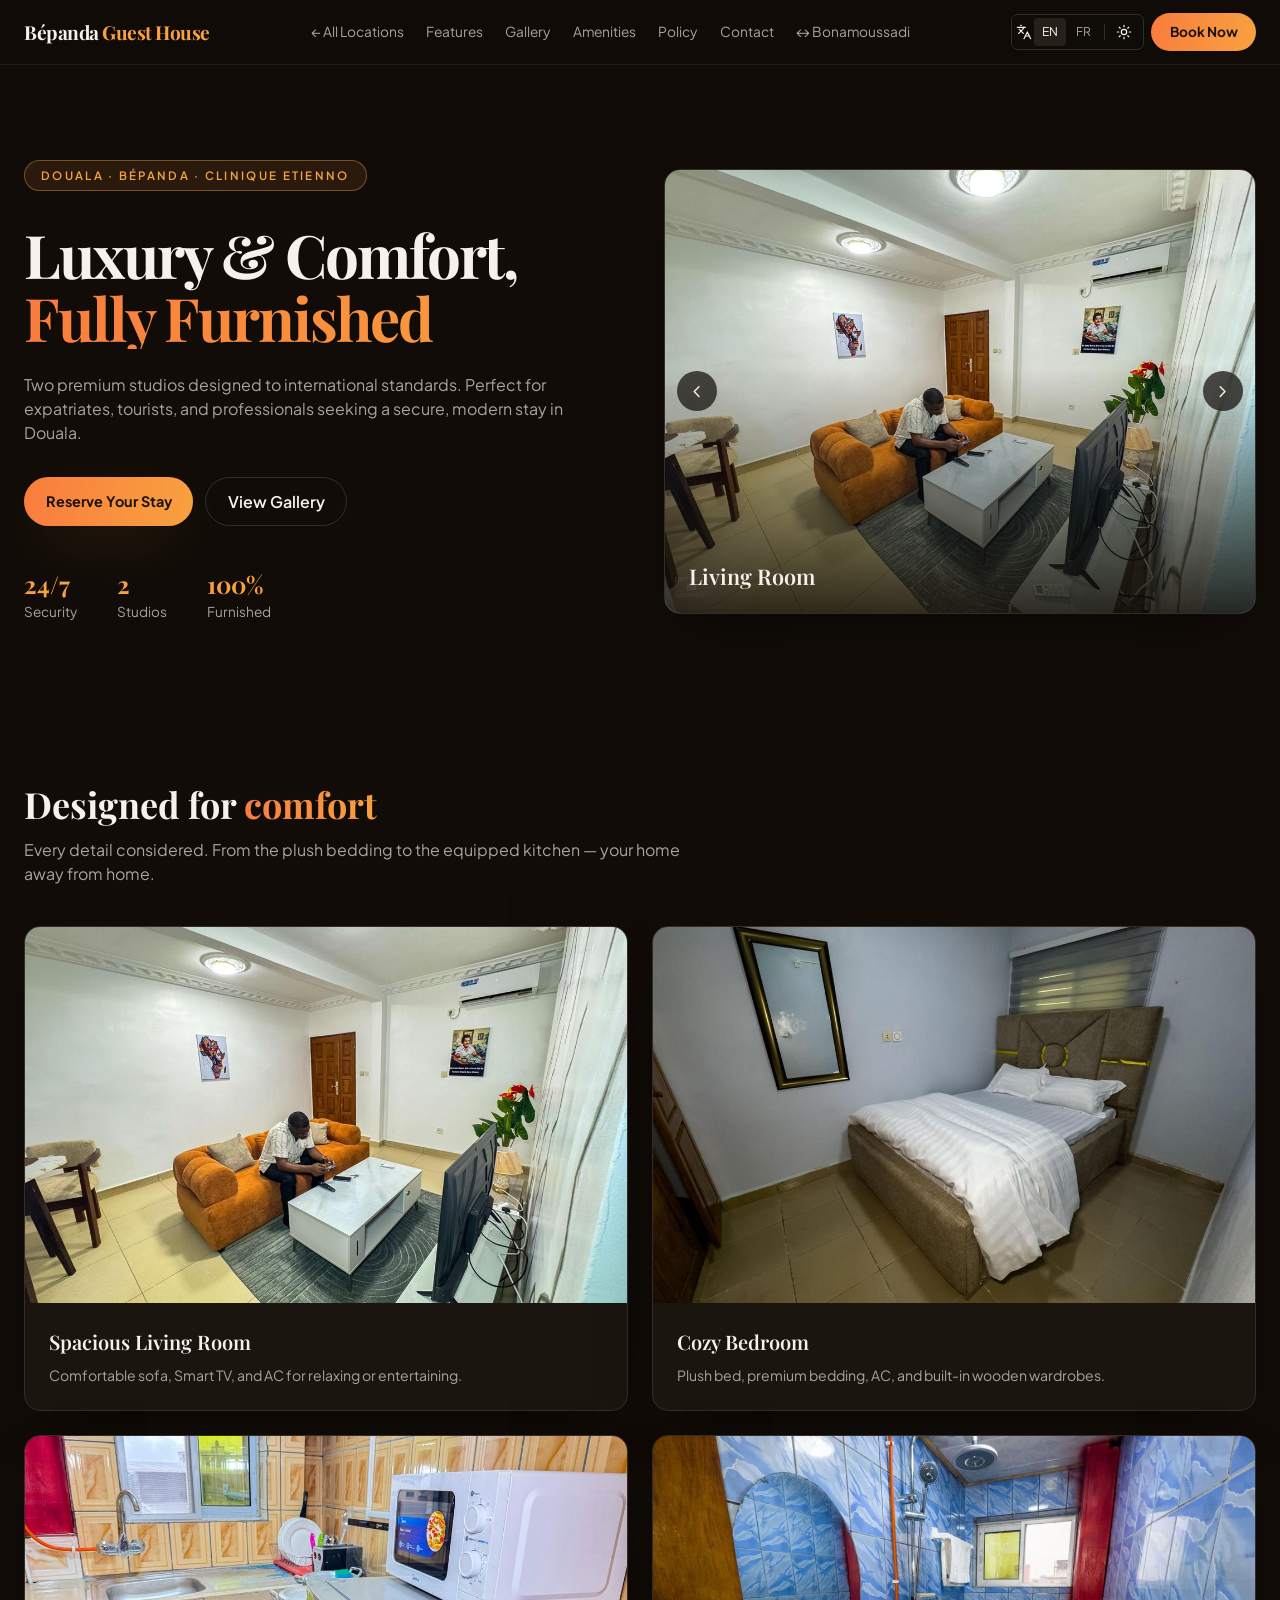
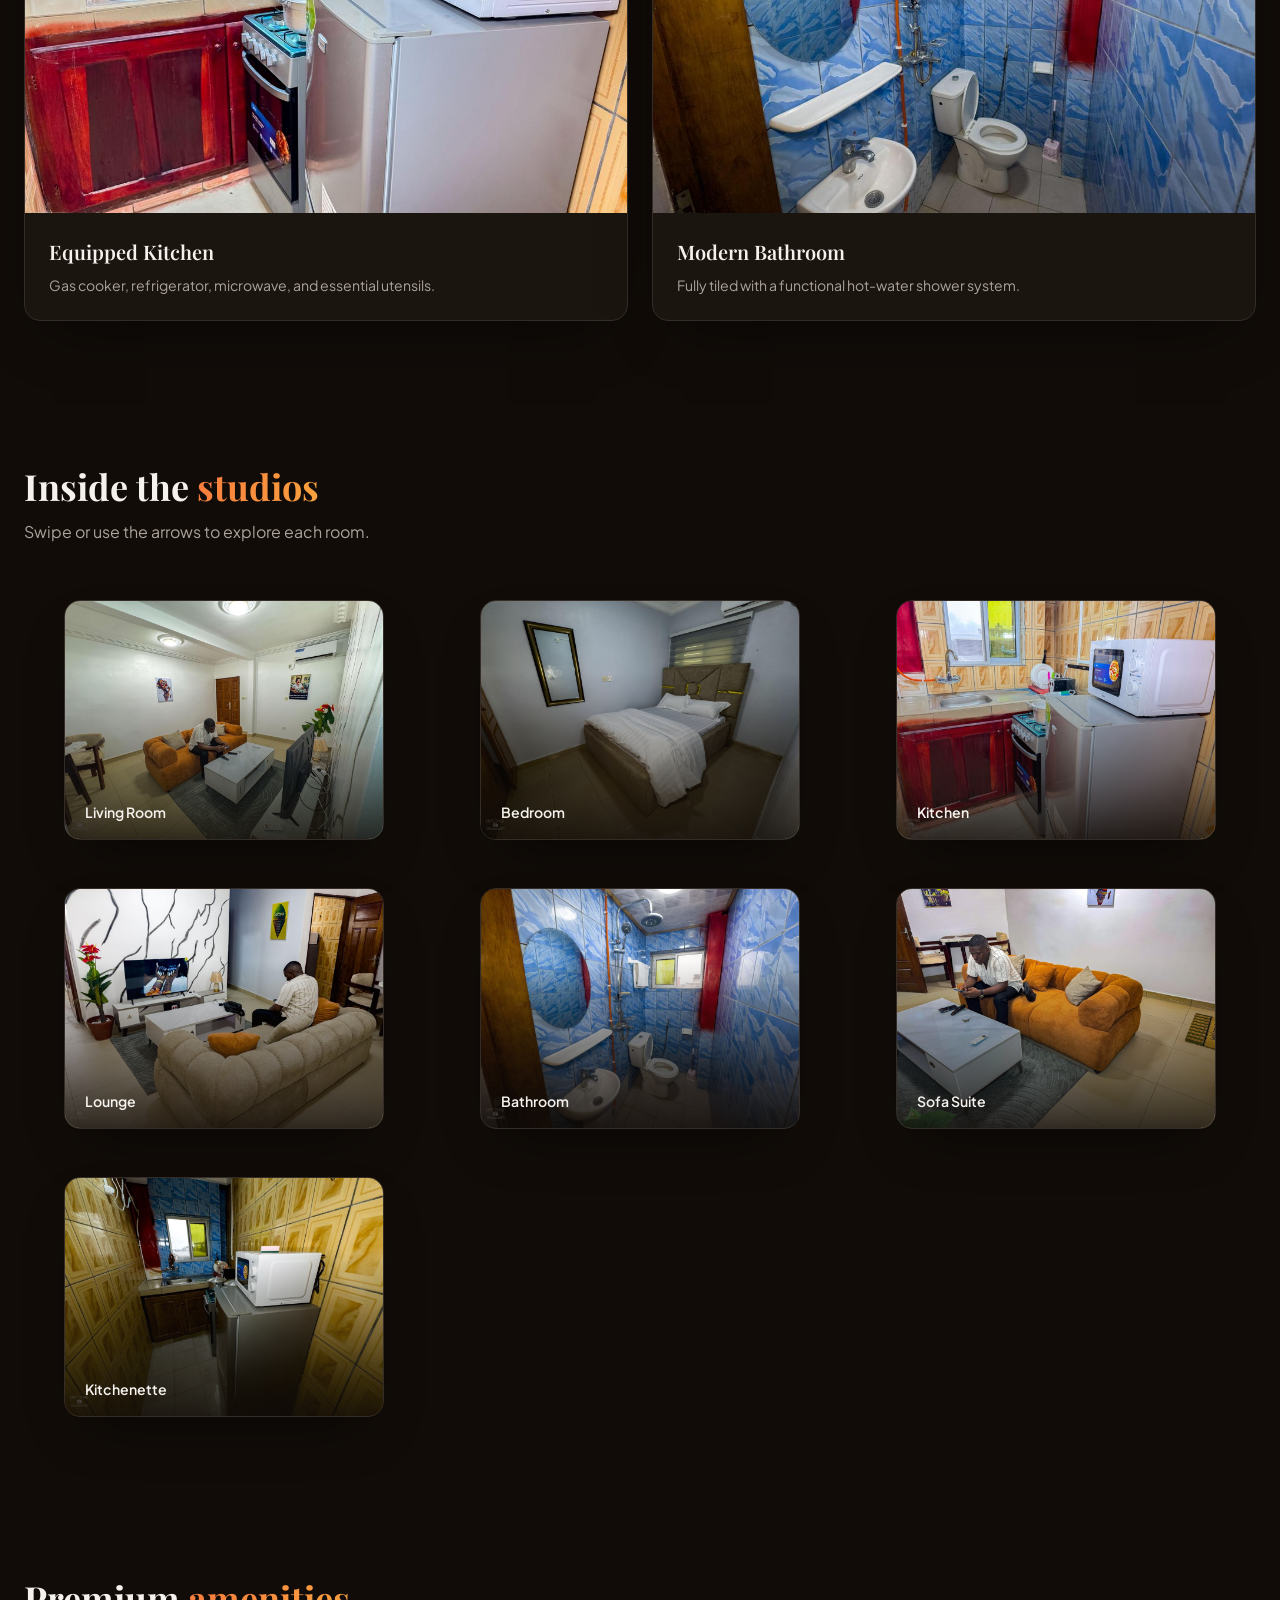
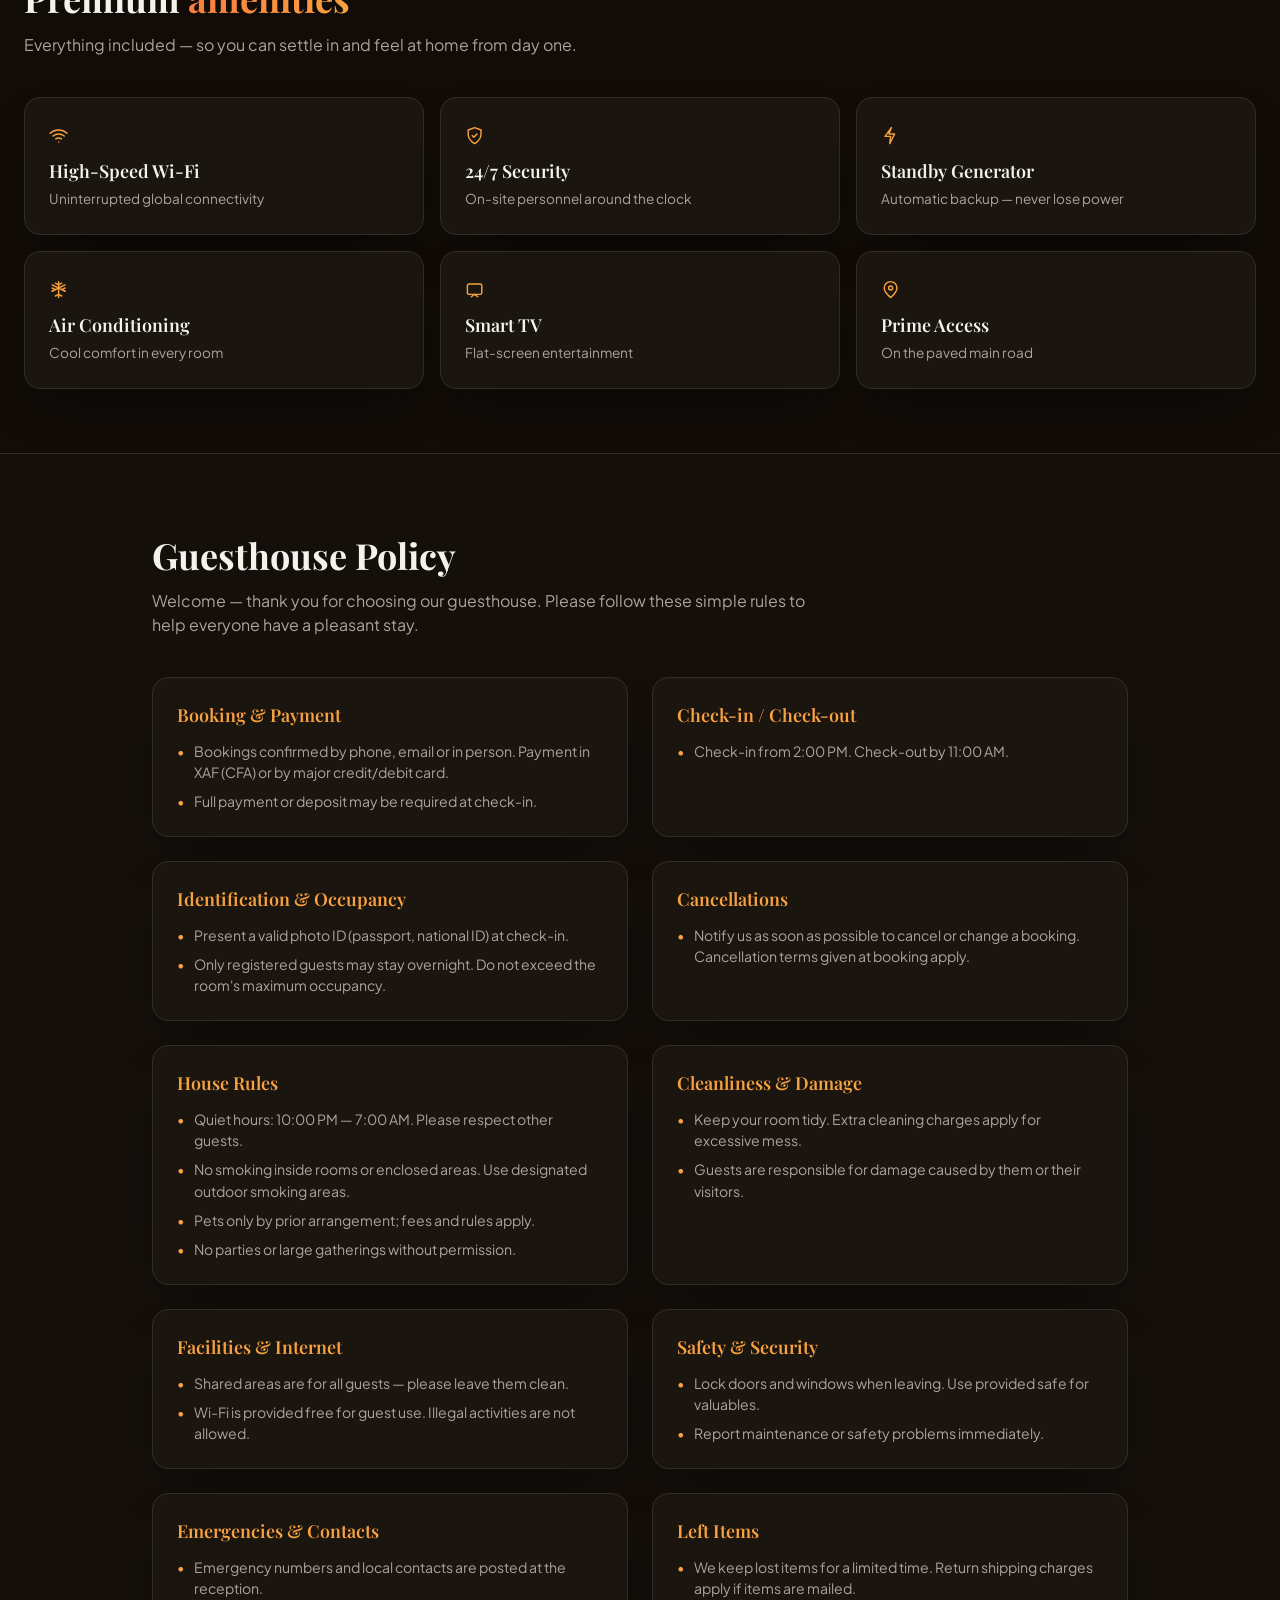
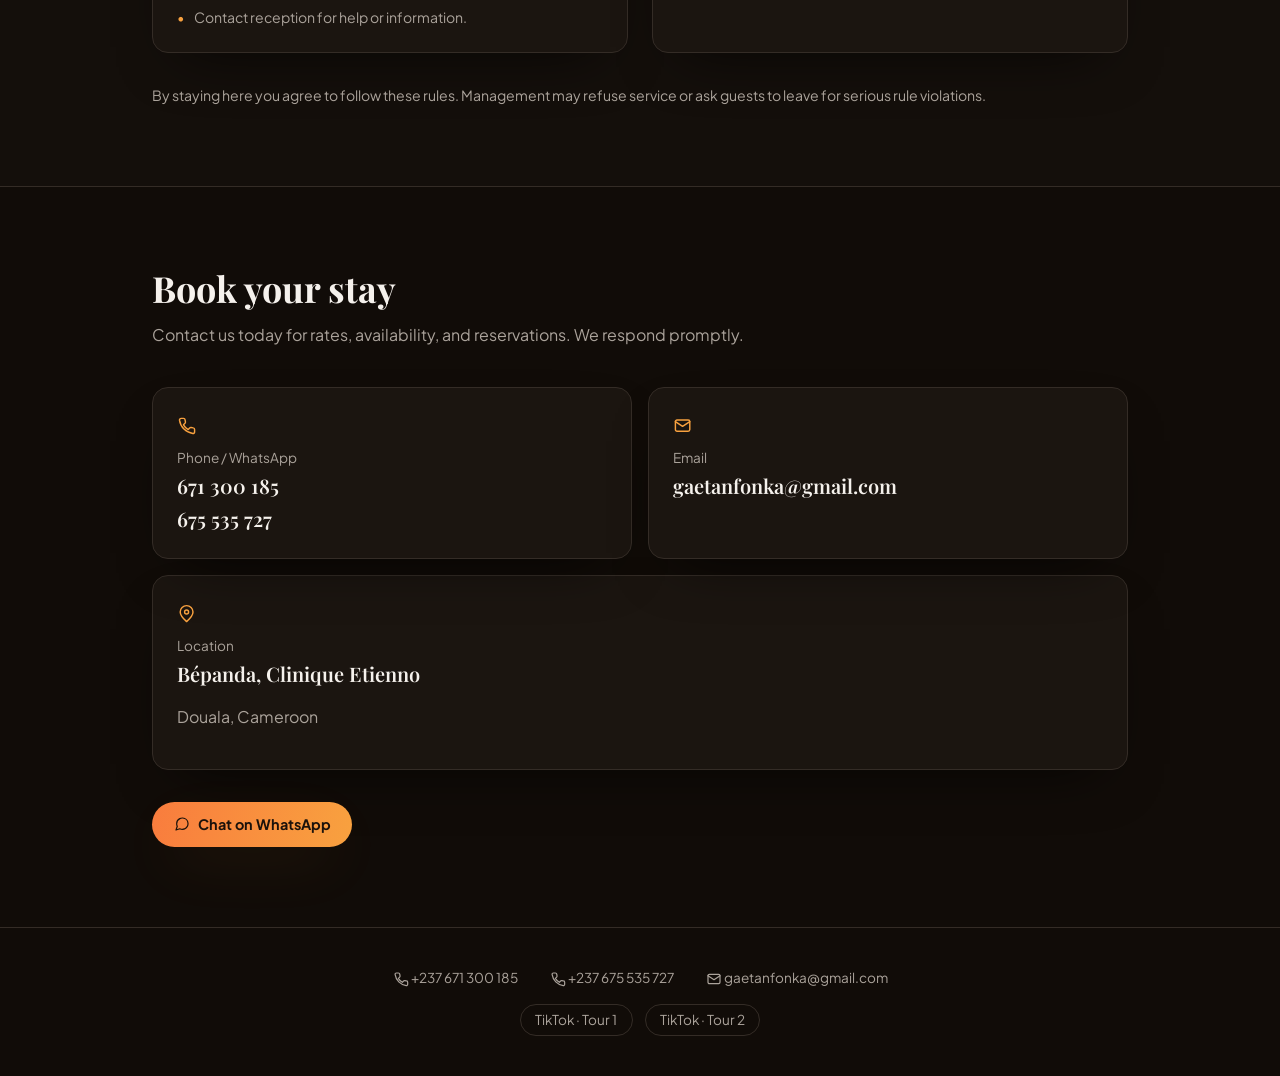
==== bepanda.html @ 6870a605 "Initial upload of Douala Best Dream Stay" ====
<!doctype html>
<html lang="en">

<head>

    <meta charset="utf-8">

    <meta name="viewport"
          content="width=device-width, initial-scale=1">

    <meta name="description"
          content="Stay in one of two furnished studios at Bépanda, Clinique Etienno, Douala. Explore the rooms, amenities, guest information and reservation contacts.">

    <meta name="author"
          content="Douala Best Dream Stay">

    <title>Bépanda Guest House | Furnished Studios in Douala</title>
    <link rel="icon" type="image/png" href="favicon.png">

    <link rel="canonical"
          href="https://douala-best-dream-stay.lovable.app/bepanda.html">

    <meta name="robots"
          content="index, follow, max-image-preview:large">

    <meta name="theme-color"
          content="#29221d">

    <!-- Open Graph SEO -->

    <meta property="og:site_name"
          content="Douala Best Dream Stay">

    <meta property="og:locale"
          content="en_US">

    <meta property="og:type"
          content="website">

    <meta property="og:title"
          content="Bépanda Guest House | Furnished Studios in Douala">

    <meta property="og:description"
          content="Two furnished studios in Bépanda, Douala, with Wi-Fi, air conditioning and guest facilities.">

    <meta property="og:url"
          content="https://douala-best-dream-stay.lovable.app/bepanda.html">

    <meta property="og:image"
          content="https://douala-best-dream-stay.lovable.app/images/bepanda/living1.jpeg">

    <meta property="og:image:alt"
          content="Living room of a furnished studio at Bépanda Guest House">

    <!-- Twitter SEO -->

    <meta name="twitter:card"
          content="summary_large_image">

    <meta name="twitter:title"
          content="Bépanda Guest House | Furnished Studios in Douala">

    <meta name="twitter:description"
          content="Two furnished studios in Bépanda, Douala, with Wi-Fi, air conditioning and guest facilities.">

    <meta name="twitter:image"
          content="https://douala-best-dream-stay.lovable.app/images/bepanda/living1.jpeg">

    <meta name="twitter:image:alt"
          content="Living room of a furnished studio at Bépanda Guest House">

    <!-- Structured Data -->

    <script type="application/ld+json">
    {
        "@context": "https://schema.org",
        "@type": "LodgingBusiness",
        "name": "Bépanda Guest House",
        "url": "https://douala-best-dream-stay.lovable.app/bepanda.html",
        "description": "Two furnished guest house studios at Bépanda, Clinique Etienno, Douala, Cameroon.",
        "image": [
            "https://douala-best-dream-stay.lovable.app/images/bepanda/living1.jpeg",
            "https://douala-best-dream-stay.lovable.app/images/bepanda/bedroom.jpeg",
            "https://douala-best-dream-stay.lovable.app/images/bepanda/kitchen2.jpeg"
        ],
        "telephone": [
            "+237671300185",
            "+237675535727"
        ],
        "email": "gaetanfonka@gmail.com",
        "address": {
            "@type": "PostalAddress",
            "addressLocality": "Douala",
            "addressRegion": "Littoral",
            "addressCountry": "CM"
        }
    }
    </script>

    <!-- Website Icon -->

    <link rel="icon"
          href="favicon.ico"
          type="image/x-icon">

    <!-- Fonts -->

    <link rel="preconnect"
          href="https://fonts.googleapis.com">

    <link rel="preconnect"
          href="https://fonts.gstatic.com"
          crossorigin>

    <link href="https://fonts.googleapis.com/css2?family=Playfair+Display:wght@500;600;700;800&family=Plus+Jakarta+Sans:wght@400;500;600;700&display=swap"
          rel="stylesheet">

    <!-- Main Stylesheet -->

    <link rel="stylesheet"
          href="css/style.css">

</head>

<body data-page="bepanda">

    <div id="app"></div>

    <!-- Main JavaScript -->

    <script src="js/script.js"></script>

</body>

</html>
---- css/style.css ----
/* =========================================
   DOUALA BEST DREAM STAY
   Main responsive stylesheet
========================================= */

:root {
    color-scheme: dark;
    --radius: .875rem;
    --background: oklch(.16 .012 60);
    --foreground: oklch(.96 .008 80);
    --card: oklch(.2 .014 62);
    --card-foreground: oklch(.96 .008 80);
    --primary: oklch(.78 .15 65);
    --primary-foreground: oklch(.19 .02 60);
    --secondary: oklch(.25 .016 62);
    --muted: oklch(.24 .014 62);
    --muted-foreground: oklch(.72 .015 70);
    --accent: oklch(.72 .17 45);
    --border: oklch(.3 .016 62);
    --input: oklch(.3 .016 62);
    --gradient-amber: linear-gradient(100deg, var(--accent), var(--primary));
    --shadow-glow: 0 20px 60px -20px color-mix(in oklab, var(--primary) 45%, transparent);
    --shadow-card: 0 24px 60px -30px oklch(0 0 0 / .8);
    --font-display: 'Playfair Display', Georgia, serif;
    --font-sans: 'Plus Jakarta Sans', ui-sans-serif, system-ui, sans-serif;
}

:root.light {
    color-scheme: light;
    --background: oklch(.975 .008 78);
    --foreground: oklch(.22 .018 55);
    --card: oklch(1 0 0);
    --card-foreground: oklch(.22 .018 55);
    --primary: oklch(.55 .15 55);
    --primary-foreground: oklch(.99 .004 80);
    --secondary: oklch(.93 .018 72);
    --muted: oklch(.94 .012 75);
    --muted-foreground: oklch(.48 .02 60);
    --accent: oklch(.63 .17 45);
    --border: oklch(.86 .018 70);
    --input: oklch(.86 .018 70);
    --shadow-glow: 0 20px 55px -24px color-mix(in oklab, var(--primary) 40%, transparent);
    --shadow-card: 0 22px 55px -34px oklch(.3 .03 55 / .35);
}

* {
    box-sizing: border-box;
    border-color: var(--border);
}

html {
    scroll-behavior: smooth;
    scroll-padding-top: 5rem;
}

body {
    margin: 0;
    min-height: 100vh;
    background: var(--background);
    color: var(--foreground);
    font-family: var(--font-sans);
    font-size: 16px;
    line-height: 1.5;
    -webkit-font-smoothing: antialiased;
    transition: background-color 180ms ease, color 180ms ease;
}

button,
a {
    font: inherit;
}

a {
    color: inherit;
    text-decoration: none;
}

button {
    cursor: pointer;
}

h1, h2, h3, .font-display {
    font-family: var(--font-display);
}

img {
    display: block;
    max-width: 100%;
}

.container {
    width: 100%;
    max-width: 80rem;
    padding-inline: 1rem;
    margin-inline: auto;
}

.muted {
    color: var(--muted-foreground);
}

.primary {
    color: var(--primary);
}

.gradient-text {
    color: transparent;
    background: var(--gradient-amber);
    -webkit-background-clip: text;
    background-clip: text;
}

.gradient-button {
    display: inline-flex;
    align-items: center;
    justify-content: center;
    gap: .5rem;
    border: 0;
    border-radius: 999px;
    padding: .72rem 1.35rem;
    color: var(--primary-foreground);
    background: var(--gradient-amber);
    box-shadow: var(--shadow-glow);
    font-size: .9rem;
    font-weight: 700;
    transition: transform .2s ease;
}

.gradient-button:hover {
    transform: scale(1.03);
}

.outline-button {
    display: inline-flex;
    align-items: center;
    justify-content: center;
    border: 1px solid var(--border);
    border-radius: 999px;
    padding: .72rem 1.35rem;
    font-weight: 600;
    transition: border-color .2s ease;
}

.outline-button:hover {
    border-color: var(--primary);
}

/* HEADER */

.site-header {
    position: fixed;
    z-index: 50;
    inset: 0 0 auto;
    min-height: 4rem;
    border-bottom: 1px solid color-mix(in oklab, var(--border) 60%, transparent);
    background: color-mix(in oklab, var(--background) 85%, transparent);
    backdrop-filter: blur(24px);
}

.header-inner {
    display: flex;
    align-items: center;
    justify-content: space-between;
    gap: 1rem;
    min-height: 4rem;
}

.brand {
    font-family: var(--font-display);
    font-size: 1.2rem;
    font-weight: 700;
    letter-spacing: -.025em;
    white-space: nowrap;
}

.brand span {
    color: var(--primary);
}

.desktop-nav {
    display: flex;
    align-items: center;
    gap: 1.4rem;
    color: var(--muted-foreground);
    font-size: .86rem;
}

.desktop-nav a,
.footer a {
    transition: color .18s ease;
}

.desktop-nav a:hover,
.footer a:hover {
    color: var(--foreground);
}

.header-actions {
    display: flex;
    align-items: center;
    gap: .5rem;
}

.preferences {
    display: flex;
    align-items: center;
    height: 2.25rem;
    gap: .1rem;
    padding: .12rem .25rem;
    border: 1px solid var(--border);
    border-radius: .4rem;
    background: color-mix(in oklab, var(--background) 70%, transparent);
    box-shadow: 0 1px 2px #0002;
    backdrop-filter: blur(8px);
}

.preferences .lang-icon {
    margin-left: .3rem;
    color: var(--muted-foreground);
}

.pref-btn {
    min-width: 2rem;
    height: 1.75rem;
    padding: 0 .35rem;
    border: 0;
    border-radius: .25rem;
    color: var(--muted-foreground);
    background: transparent;
    font-size: .75rem;
}

.pref-btn.active {
    color: var(--foreground);
    background: var(--secondary);
}

.pref-divider {
    height: 1rem;
    width: 1px;
    margin: 0 .2rem;
    background: var(--border);
}

.theme-btn {
    width: 1.8rem;
    height: 1.8rem;
    display: grid;
    place-items: center;
    border: 0;
    border-radius: .3rem;
    background: transparent;
    color: var(--foreground);
}

.book-now {
    padding: .55rem 1.15rem;
    font-size: .85rem;
}

.menu-toggle {
    display: none;
    width: 2.25rem;
    height: 2.25rem;
    border: 1px solid var(--border);
    border-radius: .4rem;
    background: transparent;
    color: var(--foreground);
}

.mobile-nav {
    display: none;
    padding: .8rem 1rem 1rem;
    border-top: 1px solid var(--border);
    background: var(--background);
    font-size: .9rem;
}

.mobile-nav.open {
    display: grid;
    gap: .2rem;
}

.mobile-nav a {
    padding: .45rem 0;
    color: var(--muted-foreground);
}

.mobile-nav .gradient-button {
    justify-self: start;
    margin-top: .5rem;
    color: var(--primary-foreground);
    padding: .55rem 1rem;
}

/* HOMEPAGE */

.home-header {
    border-bottom: 1px solid color-mix(in oklab, var(--border) 60%, transparent);
}

.home-header .header-inner {
    min-height: 4rem;
}

.home-main {
    padding: 4rem 0 4rem;
}

.home-intro {
    text-align: center;
}

.eyebrow {
    display: inline-flex;
    align-items: center;
    border: 1px solid color-mix(in oklab, var(--primary) 40%, transparent);
    border-radius: 999px;
    padding: .38rem 1rem;
    color: var(--primary);
    background: color-mix(in oklab, var(--primary) 10%, transparent);
    font-size: .72rem;
    font-weight: 600;
    letter-spacing: .2em;
    text-transform: uppercase;
}

.home-intro h1 {
    margin: 2rem 0 0;
    font-size: clamp(3rem, 7vw, 4.5rem);
    line-height: 1.05;
    font-weight: 700;
    letter-spacing: -.035em;
}

.home-intro h1 span {
    display: block;
}

.home-intro p {
    max-width: 42rem;
    margin: 1.5rem auto 0;
    color: var(--muted-foreground);
}

.location-grid {
    display: grid;
    grid-template-columns: 1fr;
    gap: 1.5rem;
    margin-top: 4rem;
}

.location-card {
    overflow: hidden;
    border: 1px solid var(--border);
    border-radius: 1.5rem;
    background: var(--card);
    box-shadow: var(--shadow-card);
    transition: border-color .2s ease;
}

.location-card:hover {
    border-color: color-mix(in oklab, var(--primary) 50%, transparent);
}

.location-image {
    position: relative;
    overflow: hidden;
}

.location-image img {
    width: 100%;
    aspect-ratio: 16/10;
    object-fit: cover;
    filter: brightness(.75);
    transition: transform .7s ease;
}

.location-card:hover .location-image img {
    transform: scale(1.05);
}

.location-chip {
    position: absolute;
    top: 1rem;
    left: 1rem;
    display: inline-flex;
    align-items: center;
    gap: .4rem;
    border-radius: 999px;
    padding: .38rem .75rem;
    background: color-mix(in oklab, var(--background) 80%, transparent);
    backdrop-filter: blur(10px);
    font-size: .75rem;
}

.location-content {
    padding: 1.5rem;
}

.location-meta {
    display: flex;
    align-items: center;
    gap: .5rem;
    color: var(--muted-foreground);
    font-size: .7rem;
    font-weight: 600;
    letter-spacing: .12em;
    text-transform: uppercase;
}

.location-content h2 {
    margin: 1rem 0 0;
    font-size: clamp(1.5rem,3vw,1.9rem);
    line-height: 1.25;
}

.location-content p {
    margin: .7rem 0 0;
    color: var(--muted-foreground);
}

.location-content .gradient-button {
    margin-top: 1.25rem;
}

/* PROPERTY PAGES */

.property-main {
    padding-top: 4rem;
}

.property-hero {
    display: grid;
    grid-template-columns: 1fr;
    align-items: center;
    gap: 3rem;
    padding-top: 4rem;
    padding-bottom: 6rem;
}

.property-copy h1 {
    margin: 2rem 0 0;
    font-size: clamp(3rem,5.5vw,3.75rem);
    line-height: 1.05;
    letter-spacing: -.035em;
}

.property-copy h1 span {
    display: block;
}

.property-copy > p {
    max-width: 36rem;
    margin: 1.5rem 0 0;
    color: var(--muted-foreground);
}

.hero-actions {
    display: flex;
    flex-wrap: wrap;
    gap: .75rem;
    margin-top: 2rem;
}

.stats {
    display: flex;
    gap: 2.5rem;
    margin: 2.5rem 0 0;
}

.stats dt {
    color: var(--primary);
    font-family: var(--font-display);
    font-size: 1.5rem;
    font-weight: 700;
}

.stats dd {
    margin: 0;
    color: var(--muted-foreground);
    font-size: .85rem;
}

.hero-carousel {
    position: relative;
    overflow: hidden;
    border: 1px solid var(--border);
    border-radius: 1rem;
    box-shadow: var(--shadow-card);
}

.hero-carousel img {
    width: 100%;
    aspect-ratio: 4/3;
    object-fit: cover;
}

.carousel-shade {
    position: absolute;
    inset: 0;
    pointer-events: none;
    background: linear-gradient(to top, color-mix(in oklab, var(--background) 85%, transparent), transparent 55%);
}

.carousel-label {
    position: absolute;
    bottom: 1.25rem;
    left: 1.5rem;
    font-family: var(--font-display);
    font-size: 1.35rem;
    font-weight: 600;
}

.carousel-arrow {
    position: absolute;
    top: 50%;
    transform: translateY(-50%);
    display: grid;
    place-items: center;
    width: 2.5rem;
    height: 2.5rem;
    border: 0;
    border-radius: 50%;
    color: var(--foreground);
    background: color-mix(in oklab, var(--background) 70%, transparent);
    backdrop-filter: blur(10px);
}

.carousel-arrow:hover {
    background: var(--background);
}

.carousel-arrow.prev {
    left: .75rem;
}

.carousel-arrow.next {
    right: .75rem;
}

.content-section {
    padding: 4rem 0;
}

.section-title {
    margin: 0;
    font-size: 1.875rem;
    line-height: 1.2;
}

.section-lead {
    max-width: 42rem;
    margin: .75rem 0 0;
    color: var(--muted-foreground);
}

/* FEATURES */

.feature-grid {
    display: grid;
    grid-template-columns: 1fr;
    gap: 1.5rem;
    margin-top: 2.5rem;
}

.feature-card {
    overflow: hidden;
    border: 1px solid var(--border);
    border-radius: 1rem;
    background: var(--card);
    box-shadow: var(--shadow-card);
}

.feature-card img {
    width: 100%;
    aspect-ratio: 16/10;
    object-fit: cover;
}

.feature-card-copy {
    padding: 1.5rem;
}

.feature-card h3 {
    margin: 0;
    font-size: 1.25rem;
    font-weight: 600;
}

.feature-card p {
    margin: .5rem 0 0;
    color: var(--muted-foreground);
    font-size: .88rem;
}

/* GALLERY */

.gallery-section {
    padding: 5rem 0;
}

.gallery-grid {
    display: grid;
    grid-template-columns: 1fr;
    gap: 1rem;
    margin-top: 2.5rem;
}

.gallery-item {
    position: relative;
    overflow: hidden;
    border: 1px solid var(--border);
    border-radius: 1rem;
    box-shadow: var(--shadow-card);
}

.gallery-item img {
    width: 100%;
    aspect-ratio: 4/3;
    object-fit: cover;
    transition: transform .7s ease;
}

.gallery-item:hover img {
    transform: scale(1.05);
}

.gallery-item::after {
    content: '';
    position: absolute;
    inset: 0;
    background: linear-gradient(to top, color-mix(in oklab, var(--background) 85%, transparent), transparent 70%);
    pointer-events: none;
}

.gallery-item figcaption {
    position: absolute;
    z-index: 1;
    bottom: 1rem;
    left: 1.25rem;
    font-size: .88rem;
    font-weight: 600;
}

/* AMENITIES */

.amenity-grid {
    display: grid;
    grid-template-columns: 1fr;
    gap: 1rem;
    margin-top: 2.5rem;
}

.amenity-card {
    padding: 1.5rem;
    border: 1px solid var(--border);
    border-radius: 1rem;
    background: var(--card);
    box-shadow: var(--shadow-card);
    transition: border-color .2s ease;
}

.amenity-card:hover {
    border-color: color-mix(in oklab, var(--primary) 50%, transparent);
}

.amenity-card h3 {
    margin: .8rem 0 0;
    font-size: 1.12rem;
    font-weight: 600;
}

.amenity-card p {
    margin: .25rem 0 0;
    color: var(--muted-foreground);
    font-size: .85rem;
}

/* GUEST POLICY */

.policy-section {
    padding: 5rem 0;
    border-block: 1px solid var(--border);
    background: color-mix(in oklab, var(--card) 40%, transparent);
}

.policy-inner {
    max-width: 64rem;
}

.policy-grid {
    display: grid;
    grid-template-columns: 1fr;
    gap: 1.5rem;
    margin-top: 2.5rem;
}

.policy-card {
    padding: 1.5rem;
    border: 1px solid var(--border);
    border-radius: 1rem;
    background: var(--card);
    box-shadow: var(--shadow-card);
}

.policy-card h3 {
    margin: 0;
    color: var(--primary);
    font-size: 1.12rem;
    font-weight: 600;
}

.policy-card ul {
    display: grid;
    gap: .5rem;
    margin: .75rem 0 0;
    padding: 0;
    list-style: none;
    color: var(--muted-foreground);
    font-size: .88rem;
}

.policy-card li {
    display: flex;
    gap: .55rem;
}

.policy-card li::before {
    content: '•';
    color: var(--primary);
}

.policy-note {
    margin: 2rem 0 0;
    color: var(--muted-foreground);
    font-size: .88rem;
}

/* CONTACT */

.contact-section {
    max-width: 64rem;
    padding: 5rem 0;
}

.contact-grid {
    display: grid;
    grid-template-columns: 1fr;
    gap: 1rem;
    margin-top: 2.5rem;
}

.contact-card {
    padding: 1.5rem;
    border: 1px solid var(--border);
    border-radius: 1rem;
    background: var(--card);
    box-shadow: var(--shadow-card);
    transition: border-color .2s ease;
}

.contact-card:hover {
    border-color: var(--primary);
}

.contact-label {
    margin: .8rem 0 0;
    color: var(--muted-foreground);
    font-size: .85rem;
}

.contact-value {
    margin: .15rem 0 0;
    font-family: var(--font-display);
    font-size: 1.25rem;
    font-weight: 600;
}

.contact-location {
    margin-top: 1rem;
}

.contact-location .contact-value {
    margin-top: .15rem;
}

.contact-cta {
    margin-top: 2rem;
}

/* FOOTER */

.footer {
    padding: 2.5rem 0;
    border-top: 1px solid var(--border);
}

.footer-inner {
    display: flex;
    flex-direction: column;
    align-items: center;
    gap: 1rem;
    color: var(--muted-foreground);
    font-size: .85rem;
}

.footer-contact,
.footer-social {
    display: flex;
    flex-wrap: wrap;
    justify-content: center;
    gap: .5rem 2rem;
}

.footer-social {
    gap: .75rem;
}

.footer-social a {
    padding: .3rem .9rem;
    border: 1px solid var(--border);
    border-radius: 999px;
}

/* ICONS */

.icon {
    display: inline-block;
    width: 1.2rem;
    height: 1.2rem;
    flex: 0 0 auto;
    vertical-align: middle;
}

.icon.small {
    width: 1rem;
    height: 1rem;
}

/* TABLETS */

@media (min-width: 640px) {

    .container {
        padding-inline: 1.5rem;
    }

    .section-title {
        font-size: 2.25rem;
    }

    .feature-grid,
    .gallery-grid,
    .amenity-grid,
    .policy-grid,
    .contact-grid {
        grid-template-columns: repeat(2, minmax(0, 1fr));
    }

    .home-main {
        padding-top: 6rem;
    }

    .home-intro h1 {
        font-size: 4.5rem;
    }

    .location-content {
        padding: 2rem;
    }
}

/* NAVIGATION RESPONSIVENESS */

@media (max-width: 1023px) {

    .desktop-nav {
        display: none;
    }

    .menu-toggle {
        display: grid;
        place-items: center;
    }

    .book-now {
        display: none;
    }

    .property-hero {
        gap: 2rem;
    }
}

/* SMALL SCREENS */

@media (max-width: 639px) {

    .container {
        padding-inline: 1rem;
    }

    .feature-grid,
    .gallery-grid,
    .amenity-grid,
    .policy-grid,
    .contact-grid {
        grid-template-columns: 1fr;
    }
}

@media (max-width: 767px) {

    .property-hero {
        padding-top: 3rem;
        padding-bottom: 4rem;
    }

    .property-copy h1 {
        font-size: clamp(2.7rem, 12vw, 3.5rem);
    }

    .home-intro h1 {
        font-size: clamp(2.7rem, 11vw, 4rem);
    }

    .location-grid {
        margin-top: 2.5rem;
    }
}

/* DESKTOP */

@media (min-width: 1024px) {

    .location-grid,
    .property-hero {
        grid-template-columns: repeat(2, minmax(0, 1fr));
    }

    .gallery-grid,
    .amenity-grid {
        grid-template-columns: repeat(3, minmax(0, 1fr));
    }

    .property-hero {
        padding-top: 6rem;
        padding-bottom: 6rem;
    }
}

/* VERY SMALL SCREENS */

@media (max-width: 440px) {

    .brand {
        font-size: 1rem;
    }

    .preferences {
        transform: scale(.94);
        transform-origin: right center;
    }

    .stats {
        gap: 1.4rem;
    }

    .gallery-grid,
    .amenity-grid {
        grid-template-columns: 1fr;
    }

    .contact-value {
        font-size: 1.08rem;
    }
}
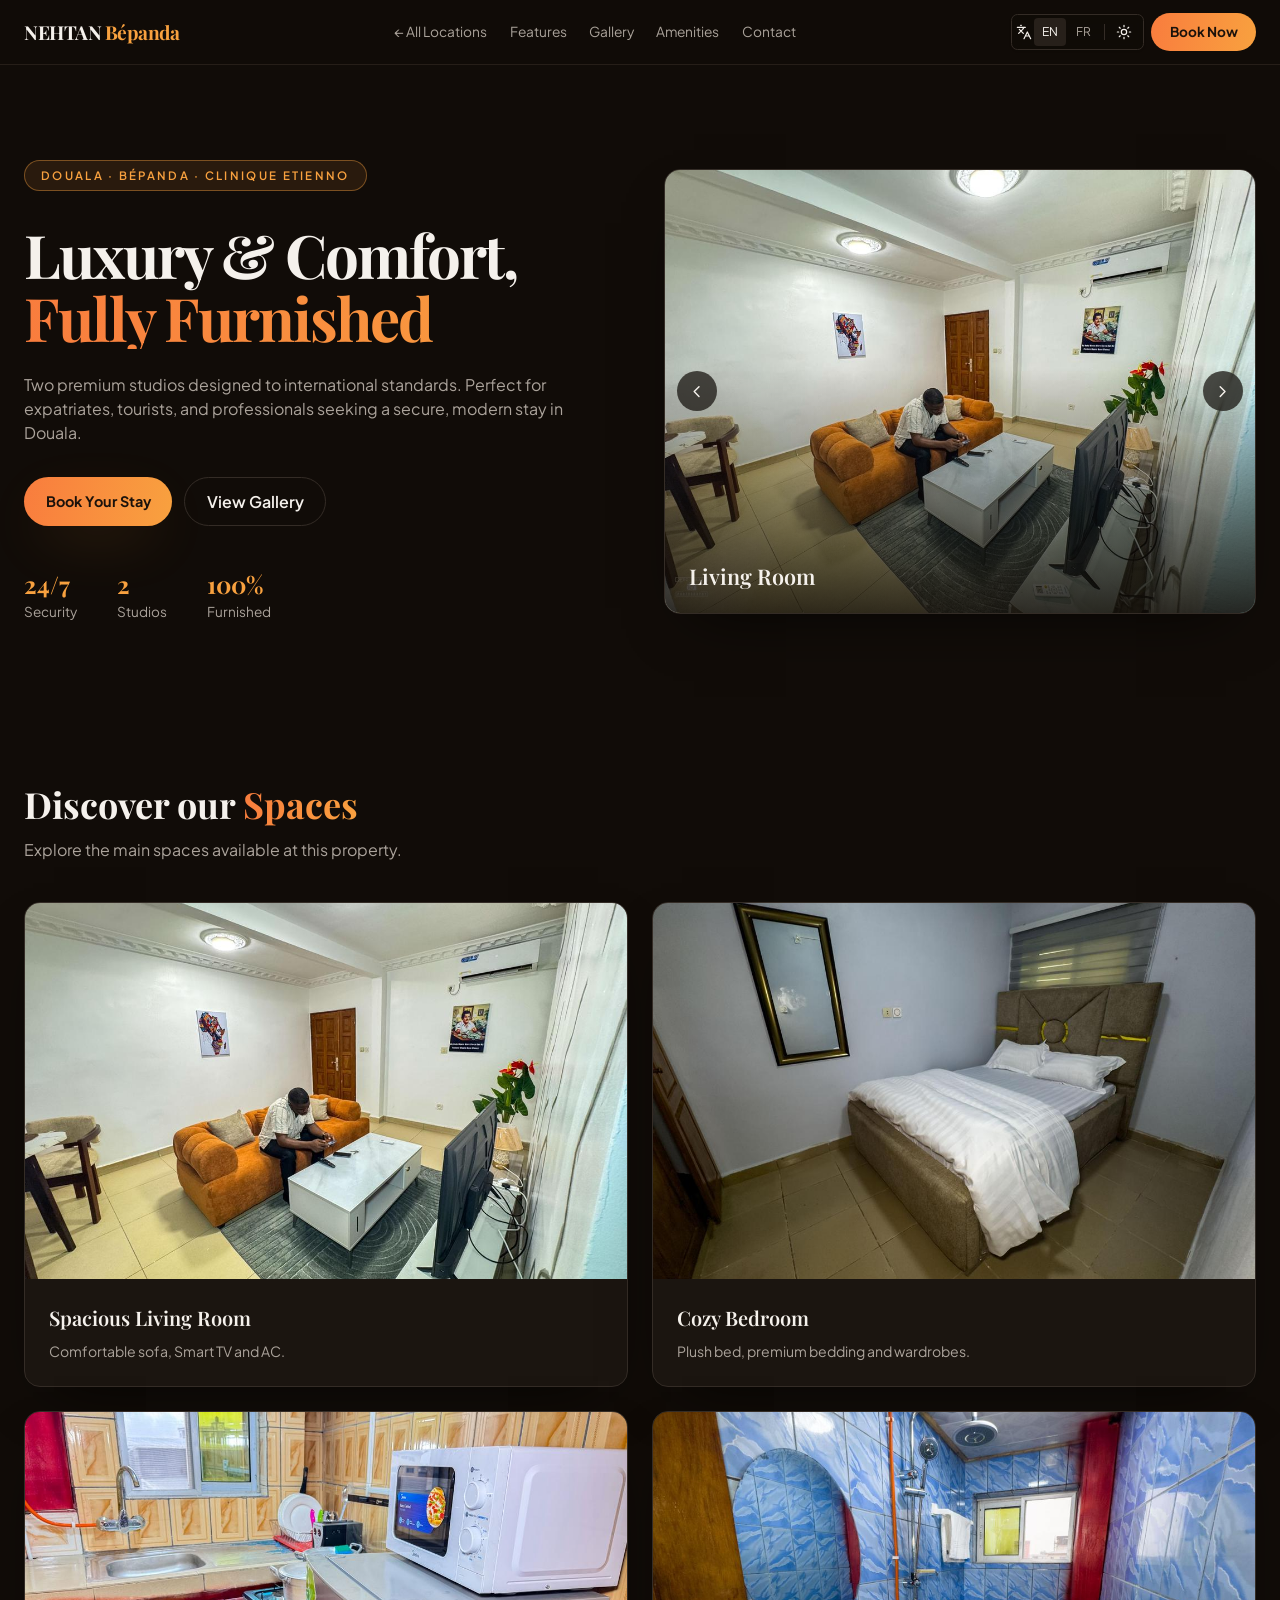
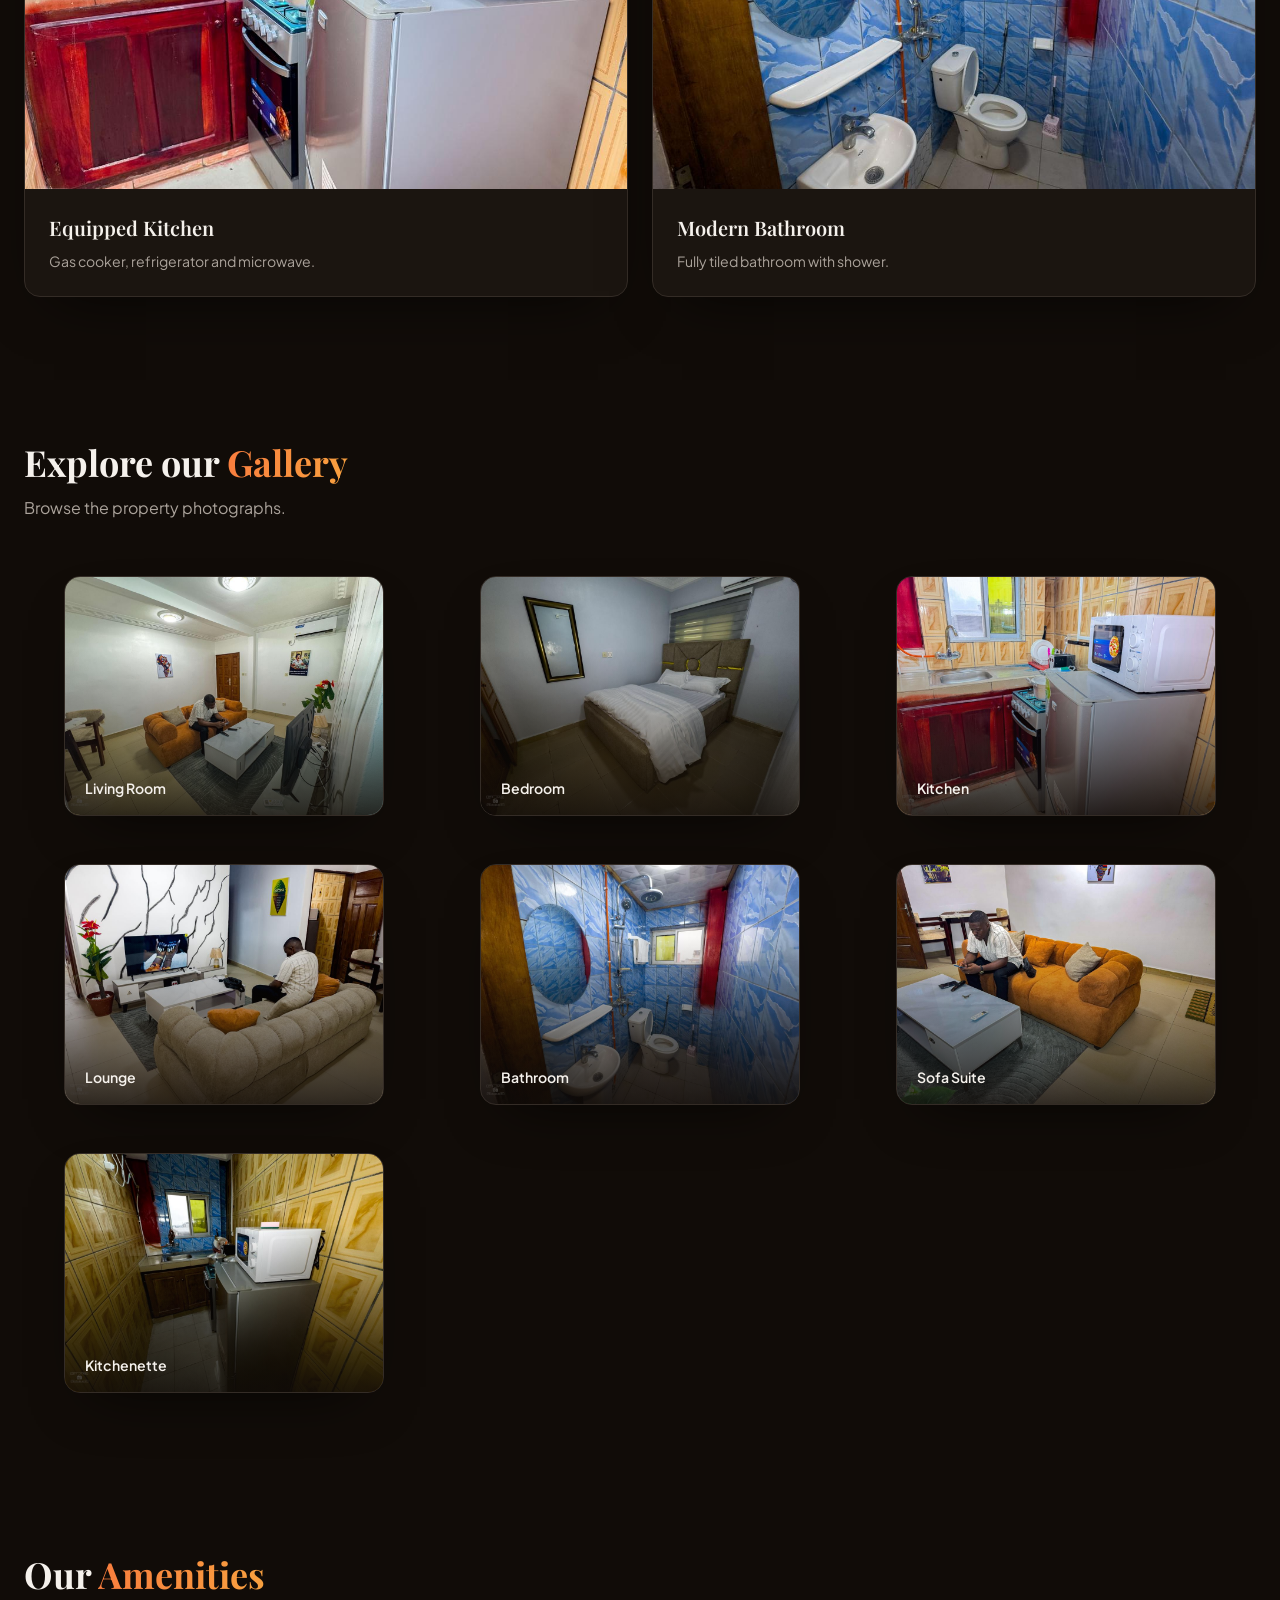
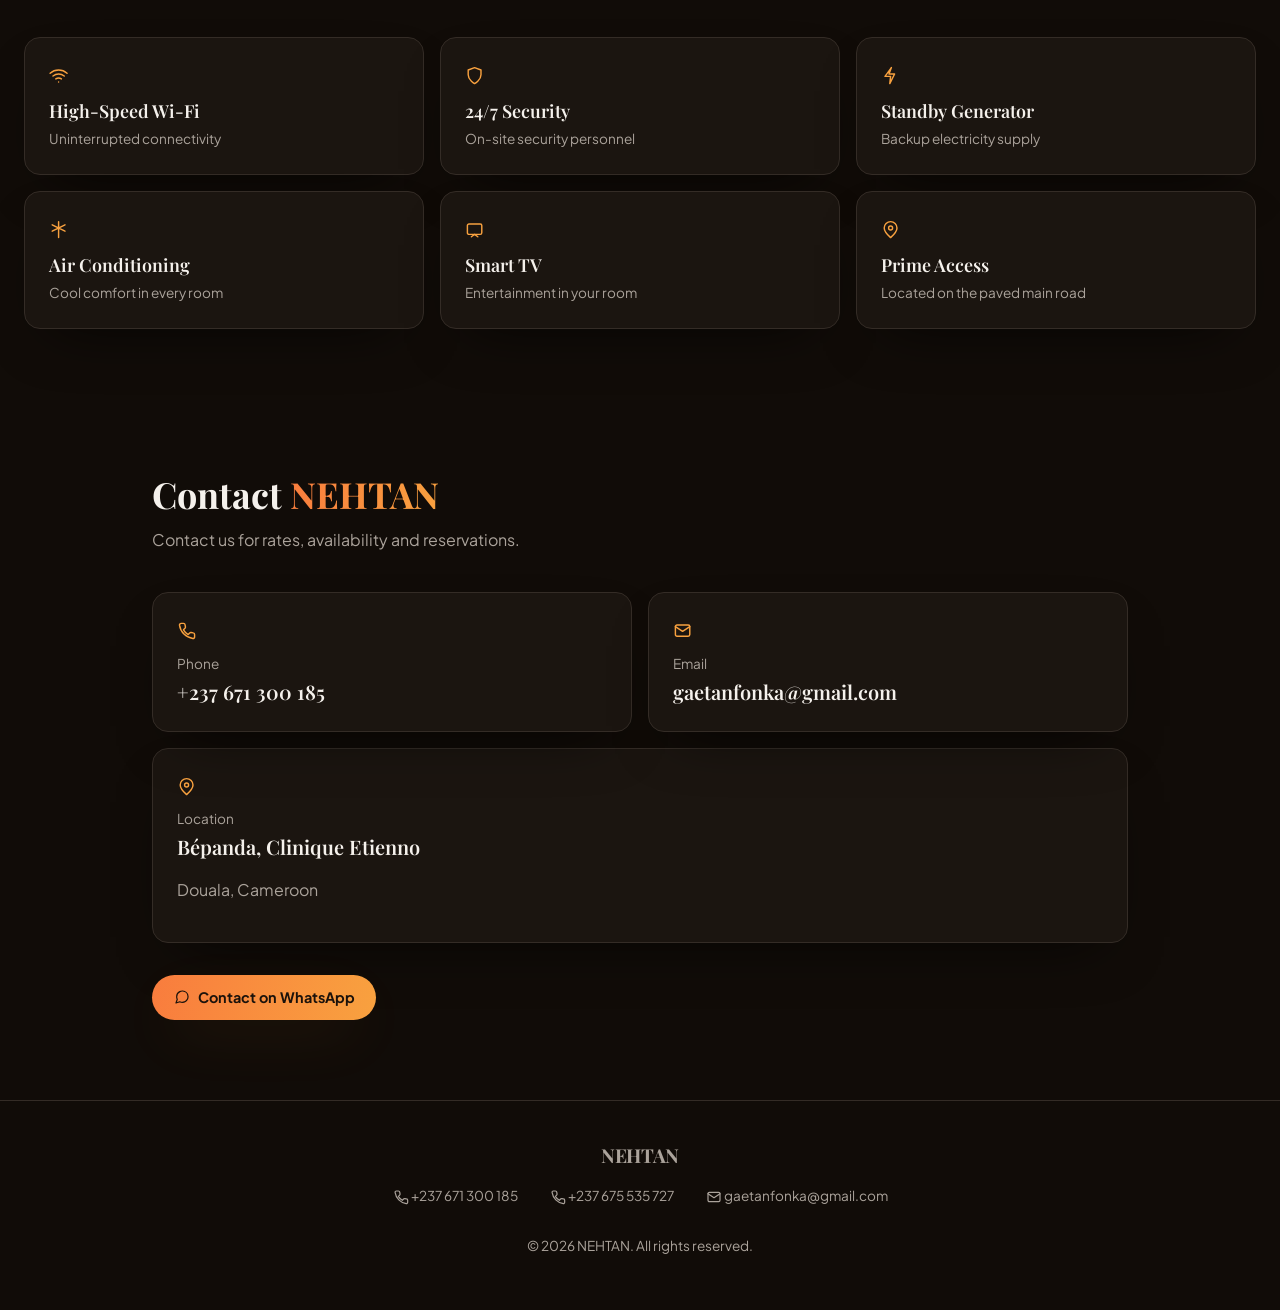
==== commit a3a77e05: "Update website and add Logbessou property" ====
--- a/bepanda.html
+++ b/bepanda.html
@@ -1,135 +1,22 @@
 <!doctype html>
 <html lang="en">
-
 <head>
-
-    <meta charset="utf-8">
-
-    <meta name="viewport"
-          content="width=device-width, initial-scale=1">
-
-    <meta name="description"
-          content="Stay in one of two furnished studios at Bépanda, Clinique Etienno, Douala. Explore the rooms, amenities, guest information and reservation contacts.">
-
-    <meta name="author"
-          content="Douala Best Dream Stay">
-
-    <title>Bépanda Guest House | Furnished Studios in Douala</title>
-    <link rel="icon" type="image/png" href="favicon.png">
-
-    <link rel="canonical"
-          href="https://douala-best-dream-stay.lovable.app/bepanda.html">
-
-    <meta name="robots"
-          content="index, follow, max-image-preview:large">
-
-    <meta name="theme-color"
-          content="#29221d">
-
-    <!-- Open Graph SEO -->
-
-    <meta property="og:site_name"
-          content="Douala Best Dream Stay">
-
-    <meta property="og:locale"
-          content="en_US">
-
-    <meta property="og:type"
-          content="website">
-
-    <meta property="og:title"
-          content="Bépanda Guest House | Furnished Studios in Douala">
-
-    <meta property="og:description"
-          content="Two furnished studios in Bépanda, Douala, with Wi-Fi, air conditioning and guest facilities.">
-
-    <meta property="og:url"
-          content="https://douala-best-dream-stay.lovable.app/bepanda.html">
-
-    <meta property="og:image"
-          content="https://douala-best-dream-stay.lovable.app/images/bepanda/living1.jpeg">
-
-    <meta property="og:image:alt"
-          content="Living room of a furnished studio at Bépanda Guest House">
-
-    <!-- Twitter SEO -->
-
-    <meta name="twitter:card"
-          content="summary_large_image">
-
-    <meta name="twitter:title"
-          content="Bépanda Guest House | Furnished Studios in Douala">
-
-    <meta name="twitter:description"
-          content="Two furnished studios in Bépanda, Douala, with Wi-Fi, air conditioning and guest facilities.">
-
-    <meta name="twitter:image"
-          content="https://douala-best-dream-stay.lovable.app/images/bepanda/living1.jpeg">
-
-    <meta name="twitter:image:alt"
-          content="Living room of a furnished studio at Bépanda Guest House">
-
-    <!-- Structured Data -->
-
-    <script type="application/ld+json">
-    {
-        "@context": "https://schema.org",
-        "@type": "LodgingBusiness",
-        "name": "Bépanda Guest House",
-        "url": "https://douala-best-dream-stay.lovable.app/bepanda.html",
-        "description": "Two furnished guest house studios at Bépanda, Clinique Etienno, Douala, Cameroon.",
-        "image": [
-            "https://douala-best-dream-stay.lovable.app/images/bepanda/living1.jpeg",
-            "https://douala-best-dream-stay.lovable.app/images/bepanda/bedroom.jpeg",
-            "https://douala-best-dream-stay.lovable.app/images/bepanda/kitchen2.jpeg"
-        ],
-        "telephone": [
-            "+237671300185",
-            "+237675535727"
-        ],
-        "email": "gaetanfonka@gmail.com",
-        "address": {
-            "@type": "PostalAddress",
-            "addressLocality": "Douala",
-            "addressRegion": "Littoral",
-            "addressCountry": "CM"
-        }
-    }
-    </script>
-
-    <!-- Website Icon -->
-
-    <link rel="icon"
-          href="favicon.ico"
-          type="image/x-icon">
-
-    <!-- Fonts -->
-
-    <link rel="preconnect"
-          href="https://fonts.googleapis.com">
-
-    <link rel="preconnect"
-          href="https://fonts.gstatic.com"
-          crossorigin>
-
-    <link href="https://fonts.googleapis.com/css2?family=Playfair+Display:wght@500;600;700;800&family=Plus+Jakarta+Sans:wght@400;500;600;700&display=swap"
-          rel="stylesheet">
-
-    <!-- Main Stylesheet -->
-
-    <link rel="stylesheet"
-          href="css/style.css">
-
+  <meta charset="utf-8">
+  <meta name="viewport" content="width=device-width, initial-scale=1">
+  <meta name="description" content="Two premium fully furnished studios at Bépanda, Clinique Etienno, Douala. 24/7 security, Wi-Fi, AC and standby generator.">
+  <meta property="og:title" content="Bépanda Guest House — Furnished Studios in Douala">
+  <meta property="og:description" content="Luxury and comfort, fully furnished. Premium studios for expatriates, tourists and professionals in Douala.">
+  <meta property="og:type" content="website">
+  <meta name="twitter:card" content="summary_large_image">
+  <title>Bépanda Guest House — Furnished Studios in Douala</title>
+  <link rel="icon" href="favicon.ico" type="image/x-icon">
+  <link rel="preconnect" href="https://fonts.googleapis.com">
+  <link rel="preconnect" href="https://fonts.gstatic.com" crossorigin>
+  <link href="https://fonts.googleapis.com/css2?family=Playfair+Display:wght@500;600;700;800&family=Plus+Jakarta+Sans:wght@400;500;600;700&display=swap" rel="stylesheet">
+  <link rel="stylesheet" href="css/style.css">
 </head>
-
 <body data-page="bepanda">
-
-    <div id="app"></div>
-
-    <!-- Main JavaScript -->
-
-    <script src="js/script.js"></script>
-
+  <div id="app"></div>
+  <script src="js/script.js"></script>
 </body>
-
 </html>
--- a/css/style.css
+++ b/css/style.css
@@ -1,978 +1,198 @@
-/* =========================================
-   DOUALA BEST DREAM STAY
-   Main responsive stylesheet
-========================================= */
+:root {
+  color-scheme: dark;
+  --radius: .875rem;
+  --background: oklch(.16 .012 60);
+  --foreground: oklch(.96 .008 80);
+  --card: oklch(.2 .014 62);
+  --card-foreground: oklch(.96 .008 80);
+  --primary: oklch(.78 .15 65);
+  --primary-foreground: oklch(.19 .02 60);
+  --secondary: oklch(.25 .016 62);
+  --muted: oklch(.24 .014 62);
+  --muted-foreground: oklch(.72 .015 70);
+  --accent: oklch(.72 .17 45);
+  --border: oklch(.3 .016 62);
+  --input: oklch(.3 .016 62);
+  --gradient-amber: linear-gradient(100deg, var(--accent), var(--primary));
+  --shadow-glow: 0 20px 60px -20px color-mix(in oklab, var(--primary) 45%, transparent);
+  --shadow-card: 0 24px 60px -30px oklch(0 0 0 / .8);
+  --font-display: 'Playfair Display', Georgia, serif;
+  --font-sans: 'Plus Jakarta Sans', ui-sans-serif, system-ui, sans-serif;
+}
+:root.light {
+  color-scheme: light;
+  --background: oklch(.975 .008 78);
+  --foreground: oklch(.22 .018 55);
+  --card: oklch(1 0 0);
+  --card-foreground: oklch(.22 .018 55);
+  --primary: oklch(.55 .15 55);
+  --primary-foreground: oklch(.99 .004 80);
+  --secondary: oklch(.93 .018 72);
+  --muted: oklch(.94 .012 75);
+  --muted-foreground: oklch(.48 .02 60);
+  --accent: oklch(.63 .17 45);
+  --border: oklch(.86 .018 70);
+  --input: oklch(.86 .018 70);
+  --shadow-glow: 0 20px 55px -24px color-mix(in oklab, var(--primary) 40%, transparent);
+  --shadow-card: 0 22px 55px -34px oklch(.3 .03 55 / .35);
+}
+* { box-sizing: border-box; border-color: var(--border); }
+html { scroll-behavior: smooth; scroll-padding-top: 5rem; }
+body { margin: 0; min-height: 100vh; background: var(--background); color: var(--foreground); font-family: var(--font-sans); font-size: 16px; line-height: 1.5; -webkit-font-smoothing: antialiased; transition: background-color 180ms ease, color 180ms ease; }
+button, a { font: inherit; }
+a { color: inherit; text-decoration: none; }
+button { cursor: pointer; }
+h1,h2,h3,.font-display { font-family: var(--font-display); }
+img { display: block; max-width: 100%; }
+.container { width: 100%; max-width: 80rem; padding-inline: 1rem; margin-inline: auto; }
+.muted { color: var(--muted-foreground); }
+.primary { color: var(--primary); }
+.gradient-text { color: transparent; background: var(--gradient-amber); -webkit-background-clip: text; background-clip: text; }
+.gradient-button { display: inline-flex; align-items: center; justify-content: center; gap: .5rem; border: 0; border-radius: 999px; padding: .72rem 1.35rem; color: var(--primary-foreground); background: var(--gradient-amber); box-shadow: var(--shadow-glow); font-size: .9rem; font-weight: 700; transition: transform .2s ease; }
+.gradient-button:hover { transform: scale(1.03); }
+.outline-button { display: inline-flex; align-items: center; justify-content: center; border: 1px solid var(--border); border-radius: 999px; padding: .72rem 1.35rem; font-weight: 600; transition: border-color .2s ease; }
+.outline-button:hover { border-color: var(--primary); }
+.site-header { position: fixed; z-index: 50; inset: 0 0 auto; min-height: 4rem; border-bottom: 1px solid color-mix(in oklab, var(--border) 60%, transparent); background: color-mix(in oklab, var(--background) 85%, transparent); backdrop-filter: blur(24px); }
+.header-inner { display: flex; align-items: center; justify-content: space-between; gap: 1rem; min-height: 4rem; }
+.brand { font-family: var(--font-display); font-size: 1.2rem; font-weight: 700; letter-spacing: -.025em; white-space: nowrap; }
+.brand span { color: var(--primary); }
+.desktop-nav { display: flex; align-items: center; gap: 1.4rem; color: var(--muted-foreground); font-size: .86rem; }
+.desktop-nav a, .footer a { transition: color .18s ease; }
+.desktop-nav a:hover, .footer a:hover { color: var(--foreground); }
+.header-actions { display: flex; align-items: center; gap: .5rem; }
+.preferences { display: flex; align-items: center; height: 2.25rem; gap: .1rem; padding: .12rem .25rem; border: 1px solid var(--border); border-radius: .4rem; background: color-mix(in oklab, var(--background) 70%, transparent); box-shadow: 0 1px 2px #0002; backdrop-filter: blur(8px); }
+.preferences .lang-icon { margin-left: .3rem; color: var(--muted-foreground); }
+.pref-btn { min-width: 2rem; height: 1.75rem; padding: 0 .35rem; border: 0; border-radius: .25rem; color: var(--muted-foreground); background: transparent; font-size: .75rem; }
+.pref-btn.active { color: var(--foreground); background: var(--secondary); }
+.pref-divider { height: 1rem; width: 1px; margin: 0 .2rem; background: var(--border); }
+.theme-btn { width: 1.8rem; height: 1.8rem; display: grid; place-items: center; border: 0; border-radius: .3rem; background: transparent; color: var(--foreground); }
+.book-now { padding: .55rem 1.15rem; font-size: .85rem; }
+.menu-toggle { display: none; width: 2.25rem; height: 2.25rem; border: 1px solid var(--border); border-radius: .4rem; background: transparent; color: var(--foreground); }
+.mobile-nav { display: none; padding: .8rem 1rem 1rem; border-top: 1px solid var(--border); background: var(--background); font-size: .9rem; }
+.mobile-nav.open { display: grid; gap: .2rem; }
+.mobile-nav a { padding: .45rem 0; color: var(--muted-foreground); }
+.mobile-nav .gradient-button { justify-self: start; margin-top: .5rem; color: var(--primary-foreground); padding: .55rem 1rem; }
 
-:root {
-    color-scheme: dark;
-    --radius: .875rem;
-    --background: oklch(.16 .012 60);
-    --foreground: oklch(.96 .008 80);
-    --card: oklch(.2 .014 62);
-    --card-foreground: oklch(.96 .008 80);
-    --primary: oklch(.78 .15 65);
-    --primary-foreground: oklch(.19 .02 60);
-    --secondary: oklch(.25 .016 62);
-    --muted: oklch(.24 .014 62);
-    --muted-foreground: oklch(.72 .015 70);
-    --accent: oklch(.72 .17 45);
-    --border: oklch(.3 .016 62);
-    --input: oklch(.3 .016 62);
-    --gradient-amber: linear-gradient(100deg, var(--accent), var(--primary));
-    --shadow-glow: 0 20px 60px -20px color-mix(in oklab, var(--primary) 45%, transparent);
-    --shadow-card: 0 24px 60px -30px oklch(0 0 0 / .8);
-    --font-display: 'Playfair Display', Georgia, serif;
-    --font-sans: 'Plus Jakarta Sans', ui-sans-serif, system-ui, sans-serif;
-}
+/* Homepage */
+.home-header { border-bottom: 1px solid color-mix(in oklab, var(--border) 60%, transparent); }
+.home-header .header-inner { min-height: 4rem; }
+.home-main { padding: 4rem 0 4rem; }
+.home-intro { text-align: center; }
+.eyebrow { display: inline-flex; align-items: center; border: 1px solid color-mix(in oklab, var(--primary) 40%, transparent); border-radius: 999px; padding: .38rem 1rem; color: var(--primary); background: color-mix(in oklab, var(--primary) 10%, transparent); font-size: .72rem; font-weight: 600; letter-spacing: .2em; text-transform: uppercase; }
+.home-intro h1 { margin: 2rem 0 0; font-size: clamp(3rem, 7vw, 4.5rem); line-height: 1.05; font-weight: 700; letter-spacing: -.035em; }
+.home-intro h1 span { display: block; }
+.home-intro p { max-width: 42rem; margin: 1.5rem auto 0; color: var(--muted-foreground); }
+.location-grid { display: grid; grid-template-columns: 1fr; gap: 1.5rem; margin-top: 4rem; }
+.location-card { overflow: hidden; border: 1px solid var(--border); border-radius: 1.5rem; background: var(--card); box-shadow: var(--shadow-card); transition: border-color .2s ease; }
+.location-card:hover { border-color: color-mix(in oklab, var(--primary) 50%, transparent); }
+.location-image { position: relative; overflow: hidden; }
+.location-image img { width: 100%; aspect-ratio: 16/10; object-fit: cover; filter: brightness(.75); transition: transform .7s ease; }
+.location-card:hover .location-image img { transform: scale(1.05); }
+.location-chip { position: absolute; top: 1rem; left: 1rem; display: inline-flex; align-items: center; gap: .4rem; border-radius: 999px; padding: .38rem .75rem; background: color-mix(in oklab, var(--background) 80%, transparent); backdrop-filter: blur(10px); font-size: .75rem; }
+.location-content { padding: 1.5rem; }
+.location-meta { display: flex; align-items: center; gap: .5rem; color: var(--muted-foreground); font-size: .7rem; font-weight: 600; letter-spacing: .12em; text-transform: uppercase; }
+.location-content h2 { margin: 1rem 0 0; font-size: clamp(1.5rem,3vw,1.9rem); line-height: 1.25; }
+.location-content p { margin: .7rem 0 0; color: var(--muted-foreground); }
+.location-content .gradient-button { margin-top: 1.25rem; }
 
-:root.light {
-    color-scheme: light;
-    --background: oklch(.975 .008 78);
-    --foreground: oklch(.22 .018 55);
-    --card: oklch(1 0 0);
-    --card-foreground: oklch(.22 .018 55);
-    --primary: oklch(.55 .15 55);
-    --primary-foreground: oklch(.99 .004 80);
-    --secondary: oklch(.93 .018 72);
-    --muted: oklch(.94 .012 75);
-    --muted-foreground: oklch(.48 .02 60);
-    --accent: oklch(.63 .17 45);
-    --border: oklch(.86 .018 70);
-    --input: oklch(.86 .018 70);
-    --shadow-glow: 0 20px 55px -24px color-mix(in oklab, var(--primary) 40%, transparent);
-    --shadow-card: 0 22px 55px -34px oklch(.3 .03 55 / .35);
-}
-
-* {
-    box-sizing: border-box;
-    border-color: var(--border);
-}
-
-html {
-    scroll-behavior: smooth;
-    scroll-padding-top: 5rem;
-}
-
-body {
-    margin: 0;
-    min-height: 100vh;
-    background: var(--background);
-    color: var(--foreground);
-    font-family: var(--font-sans);
-    font-size: 16px;
-    line-height: 1.5;
-    -webkit-font-smoothing: antialiased;
-    transition: background-color 180ms ease, color 180ms ease;
-}
-
-button,
-a {
-    font: inherit;
-}
-
-a {
-    color: inherit;
-    text-decoration: none;
-}
-
-button {
-    cursor: pointer;
-}
-
-h1, h2, h3, .font-display {
-    font-family: var(--font-display);
-}
-
-img {
-    display: block;
-    max-width: 100%;
-}
-
-.container {
-    width: 100%;
-    max-width: 80rem;
-    padding-inline: 1rem;
-    margin-inline: auto;
-}
-
-.muted {
-    color: var(--muted-foreground);
-}
-
-.primary {
-    color: var(--primary);
-}
-
-.gradient-text {
-    color: transparent;
-    background: var(--gradient-amber);
-    -webkit-background-clip: text;
-    background-clip: text;
-}
-
-.gradient-button {
-    display: inline-flex;
-    align-items: center;
-    justify-content: center;
-    gap: .5rem;
-    border: 0;
-    border-radius: 999px;
-    padding: .72rem 1.35rem;
-    color: var(--primary-foreground);
-    background: var(--gradient-amber);
-    box-shadow: var(--shadow-glow);
-    font-size: .9rem;
-    font-weight: 700;
-    transition: transform .2s ease;
-}
-
-.gradient-button:hover {
-    transform: scale(1.03);
-}
-
-.outline-button {
-    display: inline-flex;
-    align-items: center;
-    justify-content: center;
-    border: 1px solid var(--border);
-    border-radius: 999px;
-    padding: .72rem 1.35rem;
-    font-weight: 600;
-    transition: border-color .2s ease;
-}
-
-.outline-button:hover {
-    border-color: var(--primary);
-}
-
-/* HEADER */
-
-.site-header {
-    position: fixed;
-    z-index: 50;
-    inset: 0 0 auto;
-    min-height: 4rem;
-    border-bottom: 1px solid color-mix(in oklab, var(--border) 60%, transparent);
-    background: color-mix(in oklab, var(--background) 85%, transparent);
-    backdrop-filter: blur(24px);
-}
-
-.header-inner {
-    display: flex;
-    align-items: center;
-    justify-content: space-between;
-    gap: 1rem;
-    min-height: 4rem;
-}
-
-.brand {
-    font-family: var(--font-display);
-    font-size: 1.2rem;
-    font-weight: 700;
-    letter-spacing: -.025em;
-    white-space: nowrap;
-}
-
-.brand span {
-    color: var(--primary);
-}
-
-.desktop-nav {
-    display: flex;
-    align-items: center;
-    gap: 1.4rem;
-    color: var(--muted-foreground);
-    font-size: .86rem;
-}
-
-.desktop-nav a,
-.footer a {
-    transition: color .18s ease;
-}
-
-.desktop-nav a:hover,
-.footer a:hover {
-    color: var(--foreground);
-}
-
-.header-actions {
-    display: flex;
-    align-items: center;
-    gap: .5rem;
-}
-
-.preferences {
-    display: flex;
-    align-items: center;
-    height: 2.25rem;
-    gap: .1rem;
-    padding: .12rem .25rem;
-    border: 1px solid var(--border);
-    border-radius: .4rem;
-    background: color-mix(in oklab, var(--background) 70%, transparent);
-    box-shadow: 0 1px 2px #0002;
-    backdrop-filter: blur(8px);
-}
-
-.preferences .lang-icon {
-    margin-left: .3rem;
-    color: var(--muted-foreground);
-}
-
-.pref-btn {
-    min-width: 2rem;
-    height: 1.75rem;
-    padding: 0 .35rem;
-    border: 0;
-    border-radius: .25rem;
-    color: var(--muted-foreground);
-    background: transparent;
-    font-size: .75rem;
-}
-
-.pref-btn.active {
-    color: var(--foreground);
-    background: var(--secondary);
-}
-
-.pref-divider {
-    height: 1rem;
-    width: 1px;
-    margin: 0 .2rem;
-    background: var(--border);
-}
-
-.theme-btn {
-    width: 1.8rem;
-    height: 1.8rem;
-    display: grid;
-    place-items: center;
-    border: 0;
-    border-radius: .3rem;
-    background: transparent;
-    color: var(--foreground);
-}
-
-.book-now {
-    padding: .55rem 1.15rem;
-    font-size: .85rem;
-}
-
-.menu-toggle {
-    display: none;
-    width: 2.25rem;
-    height: 2.25rem;
-    border: 1px solid var(--border);
-    border-radius: .4rem;
-    background: transparent;
-    color: var(--foreground);
-}
-
-.mobile-nav {
-    display: none;
-    padding: .8rem 1rem 1rem;
-    border-top: 1px solid var(--border);
-    background: var(--background);
-    font-size: .9rem;
-}
-
-.mobile-nav.open {
-    display: grid;
-    gap: .2rem;
-}
-
-.mobile-nav a {
-    padding: .45rem 0;
-    color: var(--muted-foreground);
-}
-
-.mobile-nav .gradient-button {
-    justify-self: start;
-    margin-top: .5rem;
-    color: var(--primary-foreground);
-    padding: .55rem 1rem;
-}
-
-/* HOMEPAGE */
-
-.home-header {
-    border-bottom: 1px solid color-mix(in oklab, var(--border) 60%, transparent);
-}
-
-.home-header .header-inner {
-    min-height: 4rem;
-}
-
-.home-main {
-    padding: 4rem 0 4rem;
-}
-
-.home-intro {
-    text-align: center;
-}
-
-.eyebrow {
-    display: inline-flex;
-    align-items: center;
-    border: 1px solid color-mix(in oklab, var(--primary) 40%, transparent);
-    border-radius: 999px;
-    padding: .38rem 1rem;
-    color: var(--primary);
-    background: color-mix(in oklab, var(--primary) 10%, transparent);
-    font-size: .72rem;
-    font-weight: 600;
-    letter-spacing: .2em;
-    text-transform: uppercase;
-}
-
-.home-intro h1 {
-    margin: 2rem 0 0;
-    font-size: clamp(3rem, 7vw, 4.5rem);
-    line-height: 1.05;
-    font-weight: 700;
-    letter-spacing: -.035em;
-}
-
-.home-intro h1 span {
-    display: block;
-}
-
-.home-intro p {
-    max-width: 42rem;
-    margin: 1.5rem auto 0;
-    color: var(--muted-foreground);
-}
-
-.location-grid {
-    display: grid;
-    grid-template-columns: 1fr;
-    gap: 1.5rem;
-    margin-top: 4rem;
-}
-
-.location-card {
-    overflow: hidden;
-    border: 1px solid var(--border);
-    border-radius: 1.5rem;
-    background: var(--card);
-    box-shadow: var(--shadow-card);
-    transition: border-color .2s ease;
-}
-
-.location-card:hover {
-    border-color: color-mix(in oklab, var(--primary) 50%, transparent);
-}
-
-.location-image {
-    position: relative;
-    overflow: hidden;
-}
-
-.location-image img {
-    width: 100%;
-    aspect-ratio: 16/10;
-    object-fit: cover;
-    filter: brightness(.75);
-    transition: transform .7s ease;
-}
-
-.location-card:hover .location-image img {
-    transform: scale(1.05);
-}
-
-.location-chip {
-    position: absolute;
-    top: 1rem;
-    left: 1rem;
-    display: inline-flex;
-    align-items: center;
-    gap: .4rem;
-    border-radius: 999px;
-    padding: .38rem .75rem;
-    background: color-mix(in oklab, var(--background) 80%, transparent);
-    backdrop-filter: blur(10px);
-    font-size: .75rem;
-}
-
-.location-content {
-    padding: 1.5rem;
-}
-
-.location-meta {
-    display: flex;
-    align-items: center;
-    gap: .5rem;
-    color: var(--muted-foreground);
-    font-size: .7rem;
-    font-weight: 600;
-    letter-spacing: .12em;
-    text-transform: uppercase;
-}
-
-.location-content h2 {
-    margin: 1rem 0 0;
-    font-size: clamp(1.5rem,3vw,1.9rem);
-    line-height: 1.25;
-}
-
-.location-content p {
-    margin: .7rem 0 0;
-    color: var(--muted-foreground);
-}
-
-.location-content .gradient-button {
-    margin-top: 1.25rem;
-}
-
-/* PROPERTY PAGES */
-
-.property-main {
-    padding-top: 4rem;
-}
-
-.property-hero {
-    display: grid;
-    grid-template-columns: 1fr;
-    align-items: center;
-    gap: 3rem;
-    padding-top: 4rem;
-    padding-bottom: 6rem;
-}
-
-.property-copy h1 {
-    margin: 2rem 0 0;
-    font-size: clamp(3rem,5.5vw,3.75rem);
-    line-height: 1.05;
-    letter-spacing: -.035em;
-}
-
-.property-copy h1 span {
-    display: block;
-}
-
-.property-copy > p {
-    max-width: 36rem;
-    margin: 1.5rem 0 0;
-    color: var(--muted-foreground);
-}
-
-.hero-actions {
-    display: flex;
-    flex-wrap: wrap;
-    gap: .75rem;
-    margin-top: 2rem;
-}
-
-.stats {
-    display: flex;
-    gap: 2.5rem;
-    margin: 2.5rem 0 0;
-}
-
-.stats dt {
-    color: var(--primary);
-    font-family: var(--font-display);
-    font-size: 1.5rem;
-    font-weight: 700;
-}
-
-.stats dd {
-    margin: 0;
-    color: var(--muted-foreground);
-    font-size: .85rem;
-}
-
-.hero-carousel {
-    position: relative;
-    overflow: hidden;
-    border: 1px solid var(--border);
-    border-radius: 1rem;
-    box-shadow: var(--shadow-card);
-}
-
-.hero-carousel img {
-    width: 100%;
-    aspect-ratio: 4/3;
-    object-fit: cover;
-}
-
-.carousel-shade {
-    position: absolute;
-    inset: 0;
-    pointer-events: none;
-    background: linear-gradient(to top, color-mix(in oklab, var(--background) 85%, transparent), transparent 55%);
-}
-
-.carousel-label {
-    position: absolute;
-    bottom: 1.25rem;
-    left: 1.5rem;
-    font-family: var(--font-display);
-    font-size: 1.35rem;
-    font-weight: 600;
-}
-
-.carousel-arrow {
-    position: absolute;
-    top: 50%;
-    transform: translateY(-50%);
-    display: grid;
-    place-items: center;
-    width: 2.5rem;
-    height: 2.5rem;
-    border: 0;
-    border-radius: 50%;
-    color: var(--foreground);
-    background: color-mix(in oklab, var(--background) 70%, transparent);
-    backdrop-filter: blur(10px);
-}
-
-.carousel-arrow:hover {
-    background: var(--background);
-}
-
-.carousel-arrow.prev {
-    left: .75rem;
-}
-
-.carousel-arrow.next {
-    right: .75rem;
-}
-
-.content-section {
-    padding: 4rem 0;
-}
-
-.section-title {
-    margin: 0;
-    font-size: 1.875rem;
-    line-height: 1.2;
-}
-
-.section-lead {
-    max-width: 42rem;
-    margin: .75rem 0 0;
-    color: var(--muted-foreground);
-}
-
-/* FEATURES */
-
-.feature-grid {
-    display: grid;
-    grid-template-columns: 1fr;
-    gap: 1.5rem;
-    margin-top: 2.5rem;
-}
-
-.feature-card {
-    overflow: hidden;
-    border: 1px solid var(--border);
-    border-radius: 1rem;
-    background: var(--card);
-    box-shadow: var(--shadow-card);
-}
-
-.feature-card img {
-    width: 100%;
-    aspect-ratio: 16/10;
-    object-fit: cover;
-}
-
-.feature-card-copy {
-    padding: 1.5rem;
-}
-
-.feature-card h3 {
-    margin: 0;
-    font-size: 1.25rem;
-    font-weight: 600;
-}
-
-.feature-card p {
-    margin: .5rem 0 0;
-    color: var(--muted-foreground);
-    font-size: .88rem;
-}
-
-/* GALLERY */
-
-.gallery-section {
-    padding: 5rem 0;
-}
-
-.gallery-grid {
-    display: grid;
-    grid-template-columns: 1fr;
-    gap: 1rem;
-    margin-top: 2.5rem;
-}
-
-.gallery-item {
-    position: relative;
-    overflow: hidden;
-    border: 1px solid var(--border);
-    border-radius: 1rem;
-    box-shadow: var(--shadow-card);
-}
-
-.gallery-item img {
-    width: 100%;
-    aspect-ratio: 4/3;
-    object-fit: cover;
-    transition: transform .7s ease;
-}
-
-.gallery-item:hover img {
-    transform: scale(1.05);
-}
-
-.gallery-item::after {
-    content: '';
-    position: absolute;
-    inset: 0;
-    background: linear-gradient(to top, color-mix(in oklab, var(--background) 85%, transparent), transparent 70%);
-    pointer-events: none;
-}
-
-.gallery-item figcaption {
-    position: absolute;
-    z-index: 1;
-    bottom: 1rem;
-    left: 1.25rem;
-    font-size: .88rem;
-    font-weight: 600;
-}
-
-/* AMENITIES */
-
-.amenity-grid {
-    display: grid;
-    grid-template-columns: 1fr;
-    gap: 1rem;
-    margin-top: 2.5rem;
-}
-
-.amenity-card {
-    padding: 1.5rem;
-    border: 1px solid var(--border);
-    border-radius: 1rem;
-    background: var(--card);
-    box-shadow: var(--shadow-card);
-    transition: border-color .2s ease;
-}
-
-.amenity-card:hover {
-    border-color: color-mix(in oklab, var(--primary) 50%, transparent);
-}
-
-.amenity-card h3 {
-    margin: .8rem 0 0;
-    font-size: 1.12rem;
-    font-weight: 600;
-}
-
-.amenity-card p {
-    margin: .25rem 0 0;
-    color: var(--muted-foreground);
-    font-size: .85rem;
-}
-
-/* GUEST POLICY */
-
-.policy-section {
-    padding: 5rem 0;
-    border-block: 1px solid var(--border);
-    background: color-mix(in oklab, var(--card) 40%, transparent);
-}
-
-.policy-inner {
-    max-width: 64rem;
-}
-
-.policy-grid {
-    display: grid;
-    grid-template-columns: 1fr;
-    gap: 1.5rem;
-    margin-top: 2.5rem;
-}
-
-.policy-card {
-    padding: 1.5rem;
-    border: 1px solid var(--border);
-    border-radius: 1rem;
-    background: var(--card);
-    box-shadow: var(--shadow-card);
-}
-
-.policy-card h3 {
-    margin: 0;
-    color: var(--primary);
-    font-size: 1.12rem;
-    font-weight: 600;
-}
-
-.policy-card ul {
-    display: grid;
-    gap: .5rem;
-    margin: .75rem 0 0;
-    padding: 0;
-    list-style: none;
-    color: var(--muted-foreground);
-    font-size: .88rem;
-}
-
-.policy-card li {
-    display: flex;
-    gap: .55rem;
-}
-
-.policy-card li::before {
-    content: '•';
-    color: var(--primary);
-}
-
-.policy-note {
-    margin: 2rem 0 0;
-    color: var(--muted-foreground);
-    font-size: .88rem;
-}
-
-/* CONTACT */
-
-.contact-section {
-    max-width: 64rem;
-    padding: 5rem 0;
-}
-
-.contact-grid {
-    display: grid;
-    grid-template-columns: 1fr;
-    gap: 1rem;
-    margin-top: 2.5rem;
-}
-
-.contact-card {
-    padding: 1.5rem;
-    border: 1px solid var(--border);
-    border-radius: 1rem;
-    background: var(--card);
-    box-shadow: var(--shadow-card);
-    transition: border-color .2s ease;
-}
-
-.contact-card:hover {
-    border-color: var(--primary);
-}
-
-.contact-label {
-    margin: .8rem 0 0;
-    color: var(--muted-foreground);
-    font-size: .85rem;
-}
-
-.contact-value {
-    margin: .15rem 0 0;
-    font-family: var(--font-display);
-    font-size: 1.25rem;
-    font-weight: 600;
-}
-
-.contact-location {
-    margin-top: 1rem;
-}
-
-.contact-location .contact-value {
-    margin-top: .15rem;
-}
-
-.contact-cta {
-    margin-top: 2rem;
-}
-
-/* FOOTER */
-
-.footer {
-    padding: 2.5rem 0;
-    border-top: 1px solid var(--border);
-}
-
-.footer-inner {
-    display: flex;
-    flex-direction: column;
-    align-items: center;
-    gap: 1rem;
-    color: var(--muted-foreground);
-    font-size: .85rem;
-}
-
-.footer-contact,
-.footer-social {
-    display: flex;
-    flex-wrap: wrap;
-    justify-content: center;
-    gap: .5rem 2rem;
-}
-
-.footer-social {
-    gap: .75rem;
-}
-
-.footer-social a {
-    padding: .3rem .9rem;
-    border: 1px solid var(--border);
-    border-radius: 999px;
-}
-
-/* ICONS */
-
-.icon {
-    display: inline-block;
-    width: 1.2rem;
-    height: 1.2rem;
-    flex: 0 0 auto;
-    vertical-align: middle;
-}
-
-.icon.small {
-    width: 1rem;
-    height: 1rem;
-}
-
-/* TABLETS */
+/* Property pages */
+.property-main { padding-top: 4rem; }
+.property-hero { display: grid; grid-template-columns: 1fr; align-items: center; gap: 3rem; padding-top: 4rem; padding-bottom: 6rem; }
+.property-copy h1 { margin: 2rem 0 0; font-size: clamp(3rem,5.5vw,3.75rem); line-height: 1.05; letter-spacing: -.035em; }
+.property-copy h1 span { display: block; }
+.property-copy > p { max-width: 36rem; margin: 1.5rem 0 0; color: var(--muted-foreground); }
+.hero-actions { display: flex; flex-wrap: wrap; gap: .75rem; margin-top: 2rem; }
+.stats { display: flex; gap: 2.5rem; margin: 2.5rem 0 0; }
+.stats dt { color: var(--primary); font-family: var(--font-display); font-size: 1.5rem; font-weight: 700; }
+.stats dd { margin: 0; color: var(--muted-foreground); font-size: .85rem; }
+.hero-carousel { position: relative; overflow: hidden; border: 1px solid var(--border); border-radius: 1rem; box-shadow: var(--shadow-card); }
+.hero-carousel img { width: 100%; aspect-ratio: 4/3; object-fit: cover; }
+.carousel-shade { position: absolute; inset: 0; pointer-events: none; background: linear-gradient(to top, color-mix(in oklab, var(--background) 85%, transparent), transparent 55%); }
+.carousel-label { position: absolute; bottom: 1.25rem; left: 1.5rem; font-family: var(--font-display); font-size: 1.35rem; font-weight: 600; }
+.carousel-arrow { position: absolute; top: 50%; transform: translateY(-50%); display: grid; place-items: center; width: 2.5rem; height: 2.5rem; border: 0; border-radius: 50%; color: var(--foreground); background: color-mix(in oklab, var(--background) 70%, transparent); backdrop-filter: blur(10px); }
+.carousel-arrow:hover { background: var(--background); }
+.carousel-arrow.prev { left: .75rem; }
+.carousel-arrow.next { right: .75rem; }
+.content-section { padding: 4rem 0; }
+.section-title { margin: 0; font-size: 1.875rem; line-height: 1.2; }
+.section-lead { max-width: 42rem; margin: .75rem 0 0; color: var(--muted-foreground); }
+.feature-grid { display: grid; grid-template-columns: 1fr; gap: 1.5rem; margin-top: 2.5rem; }
+.feature-card { overflow: hidden; border: 1px solid var(--border); border-radius: 1rem; background: var(--card); box-shadow: var(--shadow-card); }
+.feature-card img { width: 100%; aspect-ratio: 16/10; object-fit: cover; }
+.feature-card-copy { padding: 1.5rem; }
+.feature-card h3 { margin: 0; font-size: 1.25rem; font-weight: 600; }
+.feature-card p { margin: .5rem 0 0; color: var(--muted-foreground); font-size: .88rem; }
+.gallery-section { padding: 5rem 0; }
+.gallery-grid { display: grid; grid-template-columns: 1fr; gap: 1rem; margin-top: 2.5rem; }
+.gallery-item { position: relative; overflow: hidden; border: 1px solid var(--border); border-radius: 1rem; box-shadow: var(--shadow-card); }
+.gallery-item img { width: 100%; aspect-ratio: 4/3; object-fit: cover; transition: transform .7s ease; }
+.gallery-item:hover img { transform: scale(1.05); }
+.gallery-item::after { content: ''; position: absolute; inset: 0; background: linear-gradient(to top, color-mix(in oklab, var(--background) 85%, transparent), transparent 70%); pointer-events: none; }
+.gallery-item figcaption { position: absolute; z-index: 1; bottom: 1rem; left: 1.25rem; font-size: .88rem; font-weight: 600; }
+.amenity-grid { display: grid; grid-template-columns: 1fr; gap: 1rem; margin-top: 2.5rem; }
+.amenity-card { padding: 1.5rem; border: 1px solid var(--border); border-radius: 1rem; background: var(--card); box-shadow: var(--shadow-card); transition: border-color .2s ease; }
+.amenity-card:hover { border-color: color-mix(in oklab, var(--primary) 50%, transparent); }
+.amenity-card h3 { margin: .8rem 0 0; font-size: 1.12rem; font-weight: 600; }
+.amenity-card p { margin: .25rem 0 0; color: var(--muted-foreground); font-size: .85rem; }
+.policy-section { padding: 5rem 0; border-block: 1px solid var(--border); background: color-mix(in oklab, var(--card) 40%, transparent); }
+.policy-inner { max-width: 64rem; }
+.policy-grid { display: grid; grid-template-columns: 1fr; gap: 1.5rem; margin-top: 2.5rem; }
+.policy-card { padding: 1.5rem; border: 1px solid var(--border); border-radius: 1rem; background: var(--card); box-shadow: var(--shadow-card); }
+.policy-card h3 { margin: 0; color: var(--primary); font-size: 1.12rem; font-weight: 600; }
+.policy-card ul { display: grid; gap: .5rem; margin: .75rem 0 0; padding: 0; list-style: none; color: var(--muted-foreground); font-size: .88rem; }
+.policy-card li { display: flex; gap: .55rem; }
+.policy-card li::before { content: '•'; color: var(--primary); }
+.policy-note { margin: 2rem 0 0; color: var(--muted-foreground); font-size: .88rem; }
+.contact-section { max-width: 64rem; padding: 5rem 0; }
+.contact-grid { display: grid; grid-template-columns: 1fr; gap: 1rem; margin-top: 2.5rem; }
+.contact-card { padding: 1.5rem; border: 1px solid var(--border); border-radius: 1rem; background: var(--card); box-shadow: var(--shadow-card); transition: border-color .2s ease; }
+.contact-card:hover { border-color: var(--primary); }
+.contact-label { margin: .8rem 0 0; color: var(--muted-foreground); font-size: .85rem; }
+.contact-value { margin: .15rem 0 0; font-family: var(--font-display); font-size: 1.25rem; font-weight: 600; }
+.contact-location { margin-top: 1rem; }
+.contact-location .contact-value { margin-top: .15rem; }
+.contact-cta { margin-top: 2rem; }
+.footer { padding: 2.5rem 0; border-top: 1px solid var(--border); }
+.footer-inner { display: flex; flex-direction: column; align-items: center; gap: 1rem; color: var(--muted-foreground); font-size: .85rem; }
+.footer-contact, .footer-social { display: flex; flex-wrap: wrap; justify-content: center; gap: .5rem 2rem; }
+.footer-social { gap: .75rem; }
+.footer-social a { padding: .3rem .9rem; border: 1px solid var(--border); border-radius: 999px; }
+.icon { display: inline-block; width: 1.2rem; height: 1.2rem; flex: 0 0 auto; vertical-align: middle; }
+.icon.small { width: 1rem; height: 1rem; }
 
 @media (min-width: 640px) {
-
-    .container {
-        padding-inline: 1.5rem;
-    }
-
-    .section-title {
-        font-size: 2.25rem;
-    }
-
-    .feature-grid,
-    .gallery-grid,
-    .amenity-grid,
-    .policy-grid,
-    .contact-grid {
-        grid-template-columns: repeat(2, minmax(0, 1fr));
-    }
-
-    .home-main {
-        padding-top: 6rem;
-    }
-
-    .home-intro h1 {
-        font-size: 4.5rem;
-    }
-
-    .location-content {
-        padding: 2rem;
-    }
+  .container { padding-inline: 1.5rem; }
+  .section-title { font-size: 2.25rem; }
+  .feature-grid, .gallery-grid, .amenity-grid, .policy-grid, .contact-grid { grid-template-columns: repeat(2,minmax(0,1fr)); }
+  .home-main { padding-top: 6rem; }
+  .home-intro h1 { font-size: 4.5rem; }
+  .location-content { padding: 2rem; }
 }
-
-/* NAVIGATION RESPONSIVENESS */
-
 @media (max-width: 1023px) {
-
-    .desktop-nav {
-        display: none;
-    }
-
-    .menu-toggle {
-        display: grid;
-        place-items: center;
-    }
-
-    .book-now {
-        display: none;
-    }
-
-    .property-hero {
-        gap: 2rem;
-    }
+  .desktop-nav { display: none; }
+  .menu-toggle { display: grid; place-items: center; }
+  .book-now { display: none; }
+  .property-hero { gap: 2rem; }
 }
-
-/* SMALL SCREENS */
-
 @media (max-width: 639px) {
-
-    .container {
-        padding-inline: 1rem;
-    }
-
-    .feature-grid,
-    .gallery-grid,
-    .amenity-grid,
-    .policy-grid,
-    .contact-grid {
-        grid-template-columns: 1fr;
-    }
+  .container { padding-inline: 1rem; }
+  .feature-grid, .gallery-grid, .amenity-grid, .policy-grid, .contact-grid { grid-template-columns: 1fr; }
 }
-
 @media (max-width: 767px) {
-
-    .property-hero {
-        padding-top: 3rem;
-        padding-bottom: 4rem;
-    }
-
-    .property-copy h1 {
-        font-size: clamp(2.7rem, 12vw, 3.5rem);
-    }
-
-    .home-intro h1 {
-        font-size: clamp(2.7rem, 11vw, 4rem);
-    }
-
-    .location-grid {
-        margin-top: 2.5rem;
-    }
+  .property-hero { padding-top: 3rem; padding-bottom: 4rem; }
+  .property-copy h1 { font-size: clamp(2.7rem,12vw,3.5rem); }
+  .home-intro h1 { font-size: clamp(2.7rem,11vw,4rem); }
+  .location-grid { margin-top: 2.5rem; }
 }
-
-/* DESKTOP */
-
 @media (min-width: 1024px) {
-
-    .location-grid,
-    .property-hero {
-        grid-template-columns: repeat(2, minmax(0, 1fr));
-    }
-
-    .gallery-grid,
-    .amenity-grid {
-        grid-template-columns: repeat(3, minmax(0, 1fr));
-    }
-
-    .property-hero {
-        padding-top: 6rem;
-        padding-bottom: 6rem;
-    }
+  .location-grid, .property-hero { grid-template-columns: repeat(2,minmax(0,1fr)); }
+  .gallery-grid, .amenity-grid { grid-template-columns: repeat(3,minmax(0,1fr)); }
+  .property-hero { padding-top: 6rem; padding-bottom: 6rem; }
 }
-
-/* VERY SMALL SCREENS */
-
 @media (max-width: 440px) {
-
-    .brand {
-        font-size: 1rem;
-    }
-
-    .preferences {
-        transform: scale(.94);
-        transform-origin: right center;
-    }
-
-    .stats {
-        gap: 1.4rem;
-    }
-
-    .gallery-grid,
-    .amenity-grid {
-        grid-template-columns: 1fr;
-    }
-
-    .contact-value {
-        font-size: 1.08rem;
-    }
+  .brand { font-size: 1rem; }
+  .preferences { transform: scale(.94); transform-origin: right center; }
+  .stats { gap: 1.4rem; }
+  .gallery-grid, .amenity-grid { grid-template-columns: 1fr; }
+  .contact-value { font-size: 1.08rem; }
 }
